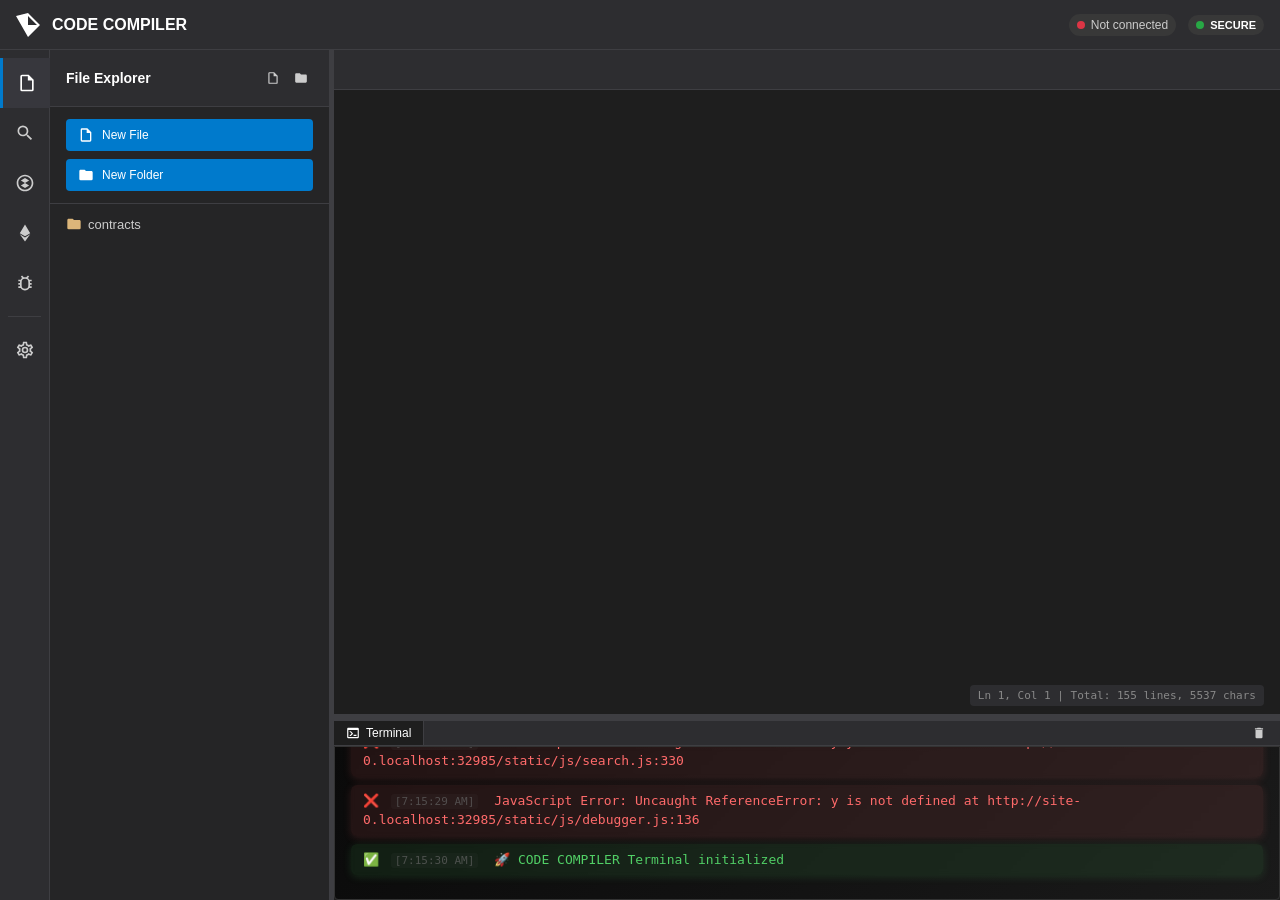
==== index.htm @ 9b81cfa3 "Add files via upload" ====
﻿<html lang="uk"><head>
    
    <meta charset="UTF-8">
    <meta name="viewport" content="width=device-width, initial-scale=1.0, maximum-scale=1.0, user-scalable=no">
    <link rel="icon" type="image/x-icon" href="[data-uri]">
    <title>CODE COMPILER</title>
    <link rel="stylesheet" href="static/css/material-darker.min.css">
    <link rel="stylesheet" href="static/css/codemirror.min.css">
    <link rel="stylesheet" href="static/css/layout.css">
    <link rel="stylesheet" href="static/css/editor.css">
    <link rel="stylesheet" href="static/css/terminal.css">
    <link rel="stylesheet" href="static/css/components.css">
    <link rel="stylesheet" href="static/css/loader.css">
    <link rel="icon" type="image/x-icon" href="[data-uri]">
<style>
    /* Pasted Code Alert Styles */
    .pasted-alert-modal {
        position: fixed;
        top: 0;
        left: 0;
        width: 100%;
        height: 100%;
        z-index: 10000;
        display: flex;
        align-items: center;
        justify-content: center;
        font-family: -apple-system, BlinkMacSystemFont, 'Segoe UI', Roboto, sans-serif;
    }

    .pasted-alert-overlay {
        position: absolute;
        top: 0;
        left: 0;
        width: 100%;
        height: 100%;
        background: rgba(0, 0, 0, 0.7);
        backdrop-filter: blur(4px);
    }
    /* CM5, не CM6 */
.CodeMirror, .CodeMirror * { user-select: text !important; }
.CodeMirror { pointer-events: auto !important; }

/* На случай тем/кастомизаций, скрывающих курсор */
.CodeMirror-cursors, .CodeMirror-cursor { opacity: 1 !important; }

/* Контейнер с видимой высотой */
#code-editor { min-height: 320px; }
    .pasted-alert-content {
        position: relative;
        background: #2d2d30;
        border-radius: 12px;
        padding: 0;
        max-width: 600px;
        width: 90%;
        border: 1px solid #464647;
        box-shadow: 0 20px 60px rgba(0, 0, 0, 0.5);
        transform: scale(0.9);
        opacity: 0;
        transition: all 0.2s ease-out;
    }

    .pasted-alert-header {
        display: flex;
        justify-content: space-between;
        align-items: center;
        padding: 20px 24px 16px;
        border-bottom: 1px solid #464647;
    }

    .pasted-alert-header h3 {
        color: #ffffff;
        font-size: 18px;
        font-weight: 600;
        margin: 0;
    }

    .pasted-alert-close {
        background: none;
        border: none;
        color: #cccccc;
        font-size: 24px;
        cursor: pointer;
        padding: 0;
        width: 30px;
        height: 30px;
        display: flex;
        align-items: center;
        justify-content: center;
        border-radius: 4px;
        transition: all 0.2s;
    }

    .pasted-alert-close:hover {
        background: #464647;
        color: #ffffff;
    }

    .pasted-alert-body {
        display: flex;
        gap: 16px;
        padding: 20px 24px;
    }

    .warning-icon {
        font-size: 24px;
        flex-shrink: 0;
        margin-top: 4px;
    }

    .warning-text {
        flex: 1;
        line-height: 1.5;
    }

    .warning-text p {
        margin: 0 0 12px 0;
        color: #cccccc;
        font-size: 14px;
    }

    .warning-text p:last-child {
        margin-bottom: 0;
    }

    .risk-text {
        color: #ffb84d !important;
        font-weight: 500;
    }

    .at-risk {
        color: #ff8c42;
        font-weight: 600;
    }

    .lose-money {
        color: #ff6b6b;
        font-weight: 600;
    }

    .advice-text {
        color: #ffd43b !important;
        font-weight: 500;
    }

    .expert-text {
        color: #cccccc !important;
    }

    .recommendation-text {
        font-size: 16px !important;
        color: #ff8c42 !important;
    }

    .recommendation-link {
        color: #007acc;
        text-decoration: none;
    }

    .recommendation-link:hover {
        text-decoration: underline;
    }

    .pasted-alert-options {
        padding: 16px 24px 0;
        border-top: 1px solid #464647;
    }

    .dont-show-again {
        display: flex;
        align-items: center;
        gap: 8px;
        color: #cccccc;
        font-size: 13px;
        cursor: pointer;
    }

    .dont-show-again input[type="checkbox"] {
        width: 16px;
        height: 16px;
        margin: 0;
    }

    .pasted-alert-actions {
        display: flex;
        gap: 12px;
        justify-content: flex-end;
        padding: 20px 24px;
    }

    .pasted-btn {
        display: inline-flex;
        align-items: center;
        gap: 6px;
        padding: 10px 20px;
        border: none;
        border-radius: 6px;
        font-size: 14px;
        font-weight: 500;
        cursor: pointer;
        transition: all 0.2s;
        min-width: 120px;
        justify-content: center;
    }

    .pasted-btn-primary {
        background: #007acc;
        color: white;
    }

    .pasted-btn-primary:hover {
        background: #005a9e;
        transform: translateY(-1px);
    }

    .pasted-btn-secondary {
        background: #5a5a5a;
        color: white;
    }

    .pasted-btn-secondary:hover {
        background: #6a6a6a;
        transform: translateY(-1px);
    }

    /* Security Scanner Modal Styles */
    .security-scanner-modal {
        position: fixed;
        top: 0;
        left: 0;
        width: 100%;
        height: 100%;
        z-index: 10000;
        display: flex;
        align-items: center;
        justify-content: center;
        font-family: -apple-system, BlinkMacSystemFont, 'Segoe UI', Roboto, sans-serif;
    }

    .scanner-overlay {
        position: absolute;
        top: 0;
        left: 0;
        width: 100%;
        height: 100%;
        background: rgba(0, 0, 0, 0.8);
        backdrop-filter: blur(4px);
    }

    .scanner-content {
        position: relative;
        background: linear-gradient(145deg, #2d2d30 0%, #252528 100%);
        border-radius: 16px;
        padding: 0;
        max-width: 650px;
        width: 90%;
        max-height: 80vh;
        border: 1px solid #464647;
        box-shadow: 0 25px 80px rgba(0, 0, 0, 0.6);
        transform: scale(0.9);
        opacity: 0;
        transition: all 0.3s ease-out;
        overflow: hidden;
    }

    .scanner-header {
        display: flex;
        justify-content: space-between;
        align-items: center;
        padding: 24px 28px 20px;
        border-bottom: 1px solid #464647;
        background: linear-gradient(135deg, #3a3a3d 0%, #2d2d30 100%);
    }

    .scanner-title {
        display: flex;
        align-items: center;
        gap: 12px;
    }

    .scanner-icon {
        font-size: 24px;
    }

    .scanner-header h3 {
        color: #ffffff;
        font-size: 20px;
        font-weight: 700;
        margin: 0;
        letter-spacing: -0.2px;
    }

    .scanner-close {
        background: none;
        border: none;
        color: #cccccc;
        font-size: 24px;
        cursor: pointer;
        padding: 4px;
        width: 32px;
        height: 32px;
        display: flex;
        align-items: center;
        justify-content: center;
        border-radius: 6px;
        transition: all 0.2s;
    }

    .scanner-close:hover {
        background: #464647;
        color: #ffffff;
    }

    .scanner-body {
        padding: 24px 28px;
        max-height: 500px;
        overflow-y: auto;
    }

    /* Progress Section */
    .scan-progress-section {
        text-align: center;
    }

    .progress-header {
        margin-bottom: 20px;
    }

    .progress-info {
        display: flex;
        justify-content: space-between;
        align-items: center;
        margin-bottom: 8px;
    }

    .progress-label {
        color: #ffffff;
        font-size: 16px;
        font-weight: 600;
    }

    .progress-percentage {
        color: #007acc;
        font-size: 16px;
        font-weight: 700;
        font-family: 'Monaco', 'Menlo', 'Ubuntu Mono', monospace;
    }

    .progress-bar-container {
        background: #1a1a1a;
        border-radius: 12px;
        height: 12px;
        margin-bottom: 16px;
        overflow: hidden;
        position: relative;
    }

    .progress-bar {
        background: linear-gradient(90deg, #007acc 0%, #40c057 100%);
        height: 100%;
        width: 0%;
        border-radius: 12px;
        transition: width 0.1s ease-out;
        position: relative;
    }

    .progress-bar::after {
        content: '';
        position: absolute;
        top: 0;
        left: 0;
        right: 0;
        bottom: 0;
        background: linear-gradient(90deg, transparent 0%, rgba(255, 255, 255, 0.2) 50%, transparent 100%);
        animation: shimmer 2s infinite;
    }

    @keyframes shimmer {
        0% { transform: translateX(-100%); }
        100% { transform: translateX(100%); }
    }

    .scan-status {
        color: #888888;
        font-size: 14px;
        font-style: italic;
    }

    /* Results Section */
    .scan-results-section {
        animation: fadeInUp 0.5s ease-out;
    }

    @keyframes fadeInUp {
        from {
            opacity: 0;
            transform: translateY(20px);
        }
        to {
            opacity: 1;
            transform: translateY(0);
        }
    }

    .security-score-card {
        background: linear-gradient(135deg, #1a1a1a 0%, #2d2d30 100%);
        border: 1px solid #464647;
        border-radius: 12px;
        padding: 20px;
        text-align: center;
        margin-bottom: 24px;
        position: relative;
        overflow: hidden;
    }

    .security-score-card::before {
        content: '';
        position: absolute;
        top: 0;
        left: 0;
        right: 0;
        height: 2px;
        background: linear-gradient(90deg, #007acc 0%, #40c057 100%);
    }

    .score-header {
        display: flex;
        align-items: center;
        justify-content: center;
        gap: 8px;
        margin-bottom: 16px;
    }

    .score-icon {
        font-size: 20px;
    }

    .score-title {
        color: #ffffff;
        font-size: 16px;
        font-weight: 600;
    }

    .score-display {
        display: flex;
        align-items: baseline;
        justify-content: center;
        gap: 4px;
        margin-bottom: 8px;
    }

    .score-number {
        color: #40c057;
        font-size: 48px;
        font-weight: 700;
        font-family: 'Monaco', 'Menlo', 'Ubuntu Mono', monospace;
        line-height: 1;
    }

    .score-max {
        color: #888888;
        font-size: 20px;
        font-weight: 600;
    }

    .score-rating {
        color: #ffd43b;
        font-size: 14px;
        font-weight: 600;
        text-transform: uppercase;
        letter-spacing: 0.5px;
    }

    /* Findings Section */
    .findings-section,
    .recommendations-section {
        margin-bottom: 24px;
            min-height: 300px;
    }

    .findings-section h4,
    .recommendations-section h4 {
        color: #ffffff;
        font-size: 16px;
        font-weight: 600;
        margin-bottom: 12px;
        display: flex;
        align-items: center;
        gap: 8px;
    }

    .findings-list {
        display: flex;
        flex-direction: column;
        gap: 8px;
    }

    .finding-item {
        display: flex;
        align-items: center;
        gap: 12px;
        padding: 12px;
        border-radius: 8px;
        transition: all 0.2s;
    }

    .finding-success {
        background: rgba(76, 175, 80, 0.1);
        border-left: 3px solid #4caf50;
    }

    .finding-warning {
        background: rgba(255, 152, 66, 0.1);
        border-left: 3px solid #ff9842;
    }

    .finding-error {
        background: rgba(255, 107, 107, 0.1);
        border-left: 3px solid #ff6b6b;
    }

    .finding-info {
        background: rgba(0, 122, 204, 0.1);
        border-left: 3px solid #007acc;
    }

    .finding-icon {
        font-size: 16px;
        flex-shrink: 0;
    }

    .finding-text {
        color: #cccccc;
        font-size: 14px;
        line-height: 1.4;
    }

    .recommendation-text {
        background: #1a1a1a;
        border: 1px solid #464647;
        border-radius: 8px;
        padding: 16px;
        color: #cccccc;
        font-size: 14px;
        line-height: 1.5;
        font-style: italic;
    }

    /* Scanner Actions */
    .scanner-actions {
        display: flex;
        gap: 12px;
        justify-content: flex-end;
        padding: 20px 28px 24px;
        border-top: 1px solid #464647;
        background: #252528;
    }

    .scanner-btn {
        display: inline-flex;
        align-items: center;
        gap: 6px;
        padding: 10px 18px;
        border: none;
        border-radius: 6px;
        font-size: 14px;
        font-weight: 500;
        cursor: pointer;
        transition: all 0.2s;
        min-width: 100px;
        justify-content: center;
    }

    .scanner-btn-primary {
        background: linear-gradient(135deg, #007acc 0%, #0056b3 100%);
        color: white;
        box-shadow: 0 2px 8px rgba(0, 122, 204, 0.3);
    }

    .scanner-btn-primary:hover {
        background: linear-gradient(135deg, #0056b3 0%, #004085 100%);
        transform: translateY(-1px);
        box-shadow: 0 4px 12px rgba(0, 122, 204, 0.4);
    }

    .scanner-btn-secondary {
        background: #5a5a5a;
        color: white;
    }

    .scanner-btn-secondary:hover {
        background: #6a6a6a;
        transform: translateY(-1px);
    }

    /* Responsive */
    @media (max-width: 768px) {
        .pasted-alert-content,
        .scanner-content {
            width: 95%;
            margin: 10px;
        }
        
        .pasted-alert-body {
            flex-direction: column;
            gap: 12px;
        }
        
        .pasted-alert-actions,
        .scanner-actions {
            flex-direction: column;
        }
        
        .score-number {
            font-size: 36px;
        }
    }

    /* Save notification animation */
    @keyframes saveNotification {
        0% {
            transform: translateX(100%);
            opacity: 0;
        }
        20% {
            transform: translateX(0);
            opacity: 1;
        }
        80% {
            transform: translateX(0);
            opacity: 1;
        }
        100% {
            transform: translateX(100%);
            opacity: 0;
        }
    }

    .cm-editor, .cm-editor * { 
  user-select: text !important; 
}
.cm-editor { 
  pointer-events: auto !important;
}
</style><style>
    /* Pasted Code Alert Styles */
    .pasted-alert-modal {
        position: fixed;
        top: 0;
        left: 0;
        width: 100%;
        height: 100%;
        z-index: 10000;
        display: flex;
        align-items: center;
        justify-content: center;
        font-family: -apple-system, BlinkMacSystemFont, 'Segoe UI', Roboto, sans-serif;
    }

    .pasted-alert-overlay {
        position: absolute;
        top: 0;
        left: 0;
        width: 100%;
        height: 100%;
        background: rgba(0, 0, 0, 0.7);
        backdrop-filter: blur(4px);
    }

@media (max-width: 768px) {
    .pasted-alert-content {
        position: absolute;
    }
}
    .pasted-alert-content {
        position: relative;
        background: #2d2d30;
        border-radius: 12px;
        padding: 0;
        max-width: 600px;
        width: 90%;
        border: 1px solid #464647;
        box-shadow: 0 20px 60px rgba(0, 0, 0, 0.5);
        transform: scale(0.9);
        opacity: 0;
        transition: all 0.2s ease-out;
    }

    .pasted-alert-header {
        display: flex;
        justify-content: space-between;
        align-items: center;
        padding: 20px 24px 16px;
        border-bottom: 1px solid #464647;
    }

    .pasted-alert-header h3 {
        color: #ffffff;
        font-size: 18px;
        font-weight: 600;
        margin: 0;
    }

    .pasted-alert-close {
        background: none;
        border: none;
        color: #cccccc;
        font-size: 24px;
        cursor: pointer;
        padding: 0;
        width: 30px;
        height: 30px;
        display: flex;
        align-items: center;
        justify-content: center;
        border-radius: 4px;
        transition: all 0.2s;
    }

    .pasted-alert-close:hover {
        background: #464647;
        color: #ffffff;
    }

    .pasted-alert-body {
        display: flex;
        gap: 16px;
        padding: 20px 24px;
    }

    .warning-icon {
        font-size: 24px;
        flex-shrink: 0;
        margin-top: 4px;
    }

    .warning-text {
        flex: 1;
        line-height: 1.5;
    }

    .warning-text p {
        margin: 0 0 12px 0;
        color: #cccccc;
        font-size: 14px;
    }

    .warning-text p:last-child {
        margin-bottom: 0;
    }

    .risk-text {
        color: #ffb84d !important;
        font-weight: 500;
    }

    .at-risk {
        color: #ff8c42;
        font-weight: 600;
    }

    .lose-money {
        color: #ff6b6b;
        font-weight: 600;
    }

    .advice-text {
        color: #ffd43b !important;
        font-weight: 500;
    }

    .expert-text {
        color: #cccccc !important;
    }

    .recommendation-text {
        font-size: 16px !important;
        color: #ff8c42 !important;
    }

    .recommendation-link {
        color: #007acc;
        text-decoration: none;
    }

    .recommendation-link:hover {
        text-decoration: underline;
    }

    .pasted-alert-options {
        padding: 16px 24px 0;
        border-top: 1px solid #464647;
    }

    .dont-show-again {
        display: flex;
        align-items: center;
        gap: 8px;
        color: #cccccc;
        font-size: 13px;
        cursor: pointer;
    }

    .dont-show-again input[type="checkbox"] {
        width: 16px;
        height: 16px;
        margin: 0;
    }

    .pasted-alert-actions {
        display: flex;
        gap: 12px;
        justify-content: flex-end;
        padding: 20px 24px;
    }

    .pasted-btn {
        display: inline-flex;
        align-items: center;
        gap: 6px;
        padding: 10px 20px;
        border: none;
        border-radius: 6px;
        font-size: 14px;
        font-weight: 500;
        cursor: pointer;
        transition: all 0.2s;
        min-width: 120px;
        justify-content: center;
    }

    .pasted-btn-primary {
        background: #007acc;
        color: white;
    }

    .pasted-btn-primary:hover {
        background: #005a9e;
        transform: translateY(-1px);
    }

    .pasted-btn-secondary {
        background: #5a5a5a;
        color: white;
    }

    .pasted-btn-secondary:hover {
        background: #6a6a6a;
        transform: translateY(-1px);
    }

    /* Security Scanner Modal Styles */
    .security-scanner-modal {
        position: fixed;
        top: 0;
        left: 0;
        width: 100%;
        height: 100%;
        z-index: 10000;
        display: flex;
        align-items: center;
        justify-content: center;
        font-family: -apple-system, BlinkMacSystemFont, 'Segoe UI', Roboto, sans-serif;
    }

    .scanner-overlay {
        position: absolute;
        top: 0;
        left: 0;
        width: 100%;
        height: 100%;
        background: rgba(0, 0, 0, 0.8);
        backdrop-filter: blur(4px);
    }

    .scanner-content {
        position: relative;
        background: linear-gradient(145deg, #2d2d30 0%, #252528 100%);
        border-radius: 16px;
        padding: 0;
        max-width: 650px;
        width: 90%;
        max-height: 80vh;
        border: 1px solid #464647;
        box-shadow: 0 25px 80px rgba(0, 0, 0, 0.6);
        transform: scale(0.9);
        opacity: 0;
        transition: all 0.3s ease-out;
        overflow: hidden;
    }

    .scanner-header {
        display: flex;
        justify-content: space-between;
        align-items: center;
        padding: 24px 28px 20px;
        border-bottom: 1px solid #464647;
        background: linear-gradient(135deg, #3a3a3d 0%, #2d2d30 100%);
    }

    .scanner-title {
        display: flex;
        align-items: center;
        gap: 12px;
    }

    .scanner-icon {
        font-size: 24px;
    }

    .scanner-header h3 {
        color: #ffffff;
        font-size: 20px;
        font-weight: 700;
        margin: 0;
        letter-spacing: -0.2px;
    }

    .scanner-close {
        background: none;
        border: none;
        color: #cccccc;
        font-size: 24px;
        cursor: pointer;
        padding: 4px;
        width: 32px;
        height: 32px;
        display: flex;
        align-items: center;
        justify-content: center;
        border-radius: 6px;
        transition: all 0.2s;
    }

    .scanner-close:hover {
        background: #464647;
        color: #ffffff;
    }

    .scanner-body {
        padding: 24px 28px;
        max-height: 500px;
        overflow-y: auto;
    }

    /* Progress Section */
    .scan-progress-section {
        text-align: center;
    }

    .progress-header {
        margin-bottom: 20px;
    }

    .progress-info {
        display: flex;
        justify-content: space-between;
        align-items: center;
        margin-bottom: 8px;
    }

    .progress-label {
        color: #ffffff;
        font-size: 16px;
        font-weight: 600;
    }

    .progress-percentage {
        color: #007acc;
        font-size: 16px;
        font-weight: 700;
        font-family: 'Monaco', 'Menlo', 'Ubuntu Mono', monospace;
    }

    .progress-bar-container {
        background: #1a1a1a;
        border-radius: 12px;
        height: 12px;
        margin-bottom: 16px;
        overflow: hidden;
        position: relative;
    }

    .progress-bar {
        background: linear-gradient(90deg, #007acc 0%, #40c057 100%);
        height: 100%;
        width: 0%;
        border-radius: 12px;
        transition: width 0.1s ease-out;
        position: relative;
    }

    .progress-bar::after {
        content: '';
        position: absolute;
        top: 0;
        left: 0;
        right: 0;
        bottom: 0;
        background: linear-gradient(90deg, transparent 0%, rgba(255, 255, 255, 0.2) 50%, transparent 100%);
        animation: shimmer 2s infinite;
    }

    @keyframes shimmer {
        0% { transform: translateX(-100%); }
        100% { transform: translateX(100%); }
    }

    .scan-status {
        color: #888888;
        font-size: 14px;
        font-style: italic;
    }

    /* Results Section */
    .scan-results-section {
        animation: fadeInUp 0.5s ease-out;
    }

    @keyframes fadeInUp {
        from {
            opacity: 0;
            transform: translateY(20px);
        }
        to {
            opacity: 1;
            transform: translateY(0);
        }
    }

    .security-score-card {
        background: linear-gradient(135deg, #1a1a1a 0%, #2d2d30 100%);
        border: 1px solid #464647;
        border-radius: 12px;
        padding: 20px;
        text-align: center;
        margin-bottom: 24px;
        position: relative;
        overflow: hidden;
    }

    .security-score-card::before {
        content: '';
        position: absolute;
        top: 0;
        left: 0;
        right: 0;
        height: 2px;
        background: linear-gradient(90deg, #007acc 0%, #40c057 100%);
    }

    .score-header {
        display: flex;
        align-items: center;
        justify-content: center;
        gap: 8px;
        margin-bottom: 16px;
    }

    .score-icon {
        font-size: 20px;
    }

    .score-title {
        color: #ffffff;
        font-size: 16px;
        font-weight: 600;
    }

    .score-display {
        display: flex;
        align-items: baseline;
        justify-content: center;
        gap: 4px;
        margin-bottom: 8px;
    }

    .score-number {
        color: #40c057;
        font-size: 48px;
        font-weight: 700;
        font-family: 'Monaco', 'Menlo', 'Ubuntu Mono', monospace;
        line-height: 1;
    }

    .score-max {
        color: #888888;
        font-size: 20px;
        font-weight: 600;
    }

    .score-rating {
        color: #ffd43b;
        font-size: 14px;
        font-weight: 600;
        text-transform: uppercase;
        letter-spacing: 0.5px;
    }

    /* Findings Section */
    .findings-section,
    .recommendations-section {
        margin-bottom: 24px;
            min-height: 300px;
    }

    .findings-section h4,
    .recommendations-section h4 {
        color: #ffffff;
        font-size: 16px;
        font-weight: 600;
        margin-bottom: 12px;
        display: flex;
        align-items: center;
        gap: 8px;
    }

    .findings-list {
        display: flex;
        flex-direction: column;
        gap: 8px;
    }

    .finding-item {
        display: flex;
        align-items: center;
        gap: 12px;
        padding: 12px;
        border-radius: 8px;
        transition: all 0.2s;
    }

    .finding-success {
        background: rgba(76, 175, 80, 0.1);
        border-left: 3px solid #4caf50;
    }

    .finding-warning {
        background: rgba(255, 152, 66, 0.1);
        border-left: 3px solid #ff9842;
    }

    .finding-error {
        background: rgba(255, 107, 107, 0.1);
        border-left: 3px solid #ff6b6b;
    }

    .finding-info {
        background: rgba(0, 122, 204, 0.1);
        border-left: 3px solid #007acc;
    }

    .finding-icon {
        font-size: 16px;
        flex-shrink: 0;
    }

    .finding-text {
        color: #cccccc;
        font-size: 14px;
        line-height: 1.4;
    }

    .recommendation-text {
        background: #1a1a1a;
        border: 1px solid #464647;
        border-radius: 8px;
        padding: 16px;
        color: #cccccc;
        font-size: 14px;
        line-height: 1.5;
        font-style: italic;
    }

    /* Scanner Actions */
    .scanner-actions {
        display: flex;
        gap: 12px;
        justify-content: flex-end;
        padding: 20px 28px 24px;
        border-top: 1px solid #464647;
        background: #252528;
    }

    .scanner-btn {
        display: inline-flex;
        align-items: center;
        gap: 6px;
        padding: 10px 18px;
        border: none;
        border-radius: 6px;
        font-size: 14px;
        font-weight: 500;
        cursor: pointer;
        transition: all 0.2s;
        min-width: 100px;
        justify-content: center;
    }

    .scanner-btn-primary {
        background: linear-gradient(135deg, #007acc 0%, #0056b3 100%);
        color: white;
        box-shadow: 0 2px 8px rgba(0, 122, 204, 0.3);
    }

    .scanner-btn-primary:hover {
        background: linear-gradient(135deg, #0056b3 0%, #004085 100%);
        transform: translateY(-1px);
        box-shadow: 0 4px 12px rgba(0, 122, 204, 0.4);
    }

    .scanner-btn-secondary {
        background: #5a5a5a;
        color: white;
    }

    .scanner-btn-secondary:hover {
        background: #6a6a6a;
        transform: translateY(-1px);
    }

    /* Responsive */
    @media (max-width: 768px) {
        .pasted-alert-content,
        .scanner-content {
            width: 95%;
            margin: 10px;
        }
        
        .pasted-alert-body {
            flex-direction: column;
            gap: 12px;
        }
        
        .pasted-alert-actions,
        .scanner-actions {
            flex-direction: column;
        }
        
        .score-number {
            font-size: 36px;
        }
    }

    /* Save notification animation */
    @keyframes saveNotification {
        0% {
            transform: translateX(100%);
            opacity: 0;
        }
        20% {
            transform: translateX(0);
            opacity: 1;
        }
        80% {
            transform: translateX(0);
            opacity: 1;
        }
        100% {
            transform: translateX(100%);
            opacity: 0;
        }
    }
</style></head>
<body class="dark-theme">
    <!-- Loader -->
<div id="app-loader" class="loader-container fade-out" style="display: none;">
    <div class="loader-content">
        <div class="loader-logo">
            <svg width="64" height="64" viewbox="0 0 32 32" fill="none">
                <path d="M16 32l16-16L16 0L0 4 16 32zM16 4L28 16H16V4z" fill="#007acc"></path>
            </svg>
        </div>
        <div class="loader-spinner"></div>
        <div class="loader-text">Initializing CODE COMPILER</div>
        <div class="loader-version">v0.08.6</div>
        <div class="loader-progress">
            <div class="loader-progress-bar"></div>
        </div>
    </div>
</div>
    <div class="remix-container">

        <header class="remix-header">
            <div class="header-left">
                <div class="remix-logo">
                    <svg width="24" height="24" viewbox="0 0 32 32" fill="none">
                        <path d="M16 32l16-16L16 0L0 4 16 32zM16 4L28 16H16V4z" fill="#fff"></path>
                    </svg>
                    <span class="logo-text">CODE COMPILER</span>
                </div>
            </div>
            <div class="header-right">
                <div class="network-indicator">
                    <div id="network-status" class="network-badge"> 
                        <span class="network-dot"></span>
                        <span class="network-text">Not connected</span>
                    </div>
                </div>

                <div class="proxy-status" id="proxy-status" title="Origin Spoofer Ready">
                    <span class="proxy-dot connected"></span>
                    <span class="proxy-status-text">SECURE</span>
                </div>
            </div>
        </header>


        <div class="remix-main">

            <div class="remix-icon-panel">
                <div class="icon-group">

                    <div class="icon-item active" data-plugin="fileManager" title="File Explorer">
                        <svg width="20" height="20" viewbox="0 0 24 24" fill="currentColor">
                            <path d="M14,2H6A2,2 0 0,0 4,4V20A2,2 0 0,0 6,22H18A2,2 0 0,0 20,20V8L14,2M18,20H6V4H13V9H18V20Z"></path>
                        </svg>
                    </div>

                    <div class="icon-item" data-plugin="search" title="Search">
                        <svg width="20" height="20" viewbox="0 0 24 24" fill="currentColor">
                            <path d="M9.5,3A6.5,6.5 0 0,1 16,9.5C16,11.11 15.41,12.59 14.44,13.73L14.71,14H15.5L20.5,19L19,20.5L14,15.5V14.71L13.73,14.44C12.59,15.41 11.11,16 9.5,16A6.5,6.5 0 0,1 3,9.5A6.5,6.5 0 0,1 9.5,3M9.5,5C7,5 5,7 5,9.5C5,12 7,14 9.5,14C12,14 14,12 14,9.5C14,7 12,5 9.5,5Z"></path>
                        </svg>
                    </div>

                    <div class="icon-item" data-plugin="solidity" title="Solidity Compiler">
                        <svg width="20" height="20" viewbox="0 0 24 24" fill="currentColor">
                            <path d="M12,2C17.52,2 22,6.48 22,12C22,17.52 17.52,22 12,22C6.48,22 2,17.52 2,12C2,6.48 6.48,2 12,2M12,4C7.58,4 4,7.58 4,12C4,16.42 7.58,20 12,20C16.42,20 20,16.42 20,12C20,7.58 16.42,4 12,4M7,9L12,6L17,9L12,12L7,9M7,15L12,12L17,15L12,18L7,15Z"></path>
                        </svg>
                    </div>

                    <div class="icon-item" data-plugin="udapp" title="Deploy &amp; Run Transactions">
                        <svg width="20" height="20" viewbox="0 0 24 24" fill="currentColor">
                            <path d="M12,1.75L5.75,12.25L12,16L18.25,12.25L12,1.75M5.75,13.5L12,22.25L18.25,13.5L12,17.25L5.75,13.5Z"></path>
                        </svg>
                    </div>

                    <div class="icon-item" data-plugin="debugger" title="Debugger">
                        <svg width="20" height="20" viewbox="0 0 24 24" fill="currentColor">
                            <path d="M20,8H17.19C16.74,7.22 16.12,6.55 15.37,6.04L17,4.41L15.59,3L13.42,5.17C12.96,5.06 12.5,5 12,5C11.5,5 11.04,5.06 10.59,5.17L8.41,3L7,4.41L8.62,6.04C7.88,6.55 7.26,7.22 6.81,8H4V10H6.09C6.04,10.33 6,10.66 6,11V12H4V14H6V15C6,15.34 6.04,15.67 6.09,16H4V18H6.81C7.85,19.79 9.78,21 12,21C14.22,21 16.15,19.79 17.19,18H20V16H17.91C17.96,15.67 18,15.34 18,15V14H20V12H18V11C18,10.66 17.96,10.33 17.91,10H20V8M16,15A4,4 0 0,1 12,19A4,4 0 0,1 8,15V11A4,4 0 0,1 12,7A4,4 0 0,1 16,11V15Z"></path>
                        </svg>
                    </div>
                </div>
                <div class="icon-separator"></div>
                <div class="icon-group">
                    <div class="icon-item" data-plugin="settings" title="Settings">
                        <svg width="20" height="20" viewbox="0 0 24 24" fill="currentColor">
                            <path d="M12,8A4,4 0 0,0 8,12A4,4 0 0,0 12,16A4,4 0 0,0 16,12A4,4 0 0,0 12,8M12,10A2,2 0 0,1 14,12A2,2 0 0,1 12,14A2,2 0 0,1 10,12A2,2 0 0,1 12,10M10,22C9.75,22 9.54,21.82 9.5,21.58L9.13,18.93C8.5,18.68 7.96,18.34 7.44,17.94L4.95,18.95C4.73,19.03 4.46,18.95 4.34,18.73L2.34,15.27C2.21,15.05 2.27,14.78 2.46,14.63L4.57,12.97L4.5,12L4.57,11L2.46,9.37C2.27,9.22 2.21,8.95 2.34,8.73L4.34,5.27C4.46,5.05 4.73,4.96 4.95,5.05L7.44,6.05C7.96,5.66 8.5,5.32 9.13,5.07L9.5,2.42C9.54,2.18 9.75,2 10,2H14C14.25,2 14.46,2.18 14.5,2.42L14.87,5.07C15.5,5.32 16.04,5.66 16.56,6.05L19.05,5.05C19.27,4.96 19.54,5.05 19.66,5.27L21.66,8.73C21.79,8.95 21.73,9.22 21.54,9.37L19.43,11L19.5,12L19.43,13L21.54,14.63C21.73,14.78 21.79,15.05 21.66,15.27L19.66,18.73C19.54,18.95 19.27,19.04 19.05,18.95L16.56,17.95C16.04,18.34 15.5,18.68 14.87,18.93L14.5,21.58C14.46,21.82 14.25,22 14,22H10M11.25,4L10.88,6.61C9.68,6.86 8.62,7.5 7.85,8.39L5.44,7.35L4.69,8.65L6.8,10.2C6.4,11.37 6.4,12.64 6.8,13.8L4.68,15.36L5.43,16.66L7.86,15.62C8.63,16.5 9.68,17.14 10.87,17.38L11.24,20H12.76L13.13,17.39C14.32,17.14 15.37,16.5 16.14,15.62L18.57,16.66L19.32,15.36L17.2,13.81C17.6,12.64 17.6,11.37 17.2,10.2L19.31,8.65L18.56,7.35L16.15,8.39C15.38,7.5 14.32,6.86 13.12,6.62L12.75,4H11.25Z"></path>
                        </svg>
                    </div>
                </div>
            </div>


            <div class="main-content">

                <div class="remix-sidebar">

                    <div class="plugin-content active" data-content="fileManager">
                        <div class="plugin-header">
                            <h3>File Explorer</h3>
                            <div class="plugin-actions">
                                <button class="action-btn" id="create-file-btn" title="Create New File">
                                    <svg width="14" height="14" viewbox="0 0 24 24" fill="currentColor">
                                        <path d="M14,2H6A2,2 0 0,0 4,4V20A2,2 0 0,0 6,22H18A2,2 0 0,0 20,20V8L14,2M18,20H6V4H13V9H18V20Z"></path>
                                    </svg>
                                </button>
                                <button class="action-btn" id="create-folder-btn" title="Create New Folder">
                                    <svg width="14" height="14" viewbox="0 0 24 24" fill="currentColor">
                                        <path d="M10,4H4C2.89,4 2,4.89 2,6V18A2,2 0 0,0 4,20H20A2,2 0 0,0 22,18V8C22,6.89 21.11,6 20,6H12L10,4Z"></path>
                                    </svg>
                                </button>
                            </div>
                        </div>
                        
                        <div class="workspace-section">
            
                            
                            <div class="workspace-actions">
                                <button class="workspace-action-btn" id="create-file-main-btn" title="Create New File">
                                    <svg width="16" height="16" viewbox="0 0 24 24" fill="currentColor">
                                        <path d="M14,2H6A2,2 0 0,0 4,4V20A2,2 0 0,0 6,22H18A2,2 0 0,0 20,20V8L14,2M18,20H6V4H13V9H18V20Z"></path>
                                    </svg>
                                    New File
                                </button>
                                <button class="workspace-action-btn" id="create-folder-main-btn" title="Create New Folder">
                                    <svg width="16" height="16" viewbox="0 0 24 24" fill="currentColor">
                                        <path d="M10,4H4C2.89,4 2,4.89 2,6V18A2,2 0 0,0 4,20H20A2,2 0 0,0 22,18V8C22,6.89 21.11,6 20,6H12L10,4Z"></path>
                                    </svg>
                                    New Folder
                                </button>
                            </div>
                            
                            <div class="file-explorer" id="file-explorer">
                                <div class="folder-item expanded" data-path="contracts">
                                    <div class="folder-header">
                                        <svg class="folder-icon" width="16" height="16" viewbox="0 0 24 24">
                                            <path d="M10,4H4C2.89,4 2,4.89 2,6V18A2,2 0 0,0 4,20H20A2,2 0 0,0 22,18V8C22,6.89 21.11,6 20,6H12L10,4Z" fill="currentColor"></path>
                                        </svg>
                                        <span class="folder-name">contracts</span>
                                        <div class="folder-actions">
                                            <button class="folder-action-btn" title="New File">
                                                <svg width="12" height="12" viewbox="0 0 24 24" fill="currentColor">
                                                    <path d="M14,2H6A2,2 0 0,0 4,4V20A2,2 0 0,0 6,22H18A2,2 0 0,0 20,20V8L14,2M18,20H6V4H13V9H18V20Z"></path>
                                                </svg>
                                            </button>
                                            <button class="folder-action-btn" title="New Folder">
                                                <svg width="12" height="12" viewbox="0 0 24 24" fill="currentColor">
                                                    <path d="M10,4H4C2.89,4 2,4.89 2,6V18A2,2 0 0,0 4,20H20A2,2 0 0,0 22,18V8C22,6.89 21.11,6 20,6H12L10,4Z"></path>
                                                </svg>
                                            </button>
                                        </div>
                                    </div>
                                    <div class="folder-content"></div>
                                </div>
                            </div>
                        </div>
                    </div>


                    <div class="plugin-content" data-content="search">
                        <div class="plugin-header">
                            <h3>Search</h3>
                        </div>
                        <div class="search-config">
                            <div class="search-input-group">
                                <input type="text" id="search-input" class="search-input" placeholder="Search files and content...">
                                <button id="search-btn" class="search-button">
                                    <svg width="16" height="16" viewbox="0 0 24 24" fill="currentColor">
                                        <path d="M9.5,3A6.5,6.5 0 0,1 16,9.5C16,11.11 15.41,12.59 14.44,13.73L14.71,14H15.5L20.5,19L19,20.5L14,15.5V14.71L13.73,14.44C12.59,15.41 11.11,16 9.5,16A6.5,6.5 0 0,1 3,9.5A6.5,6.5 0 0,1 9.5,3M9.5,5C7,5 5,7 5,9.5C5,12 7,14 9.5,14C12,14 14,12 14,9.5C14,7 12,5 9.5,5Z"></path>
                                    </svg>
                                </button>
                            </div>
                            
                            <div class="search-options">
                                <div class="search-option">
                                    <input type="checkbox" id="case-sensitive">
                                    <label for="case-sensitive">Case sensitive</label>
                                </div>
                                <div class="search-option">
                                    <input type="checkbox" id="regex-search">
                                    <label for="regex-search">Regex</label>
                                </div>
                            </div>
                            
                            <div class="search-tabs">
                                <button class="search-tab active" data-tab="files">Files</button>
                                <button class="search-tab" data-tab="content">Content</button>
                                <button class="search-tab" data-tab="recent">Recent</button>
                            </div>
                            
                            <div id="search-results" class="search-results">
                                <div class="search-placeholder">Enter search term above</div>
                            </div>
                        </div>
                    </div>


                    <div class="plugin-content" data-content="solidity">
                        <div class="plugin-header">
                            <h3>Solidity Compiler</h3>
                        </div>
                        <div class="compiler-config">
                            <div class="form-group">
                                <label>Compiler:</label>
                                <select id="compiler-version" class="form-control">
                                    <option value="0.8.21">0.8.21+commit.d9974bed</option>
                                    <option value="0.8.20">0.8.20+commit.a1b79de6</option>
                                    <option value="0.8.19">0.8.19+commit.7dd6d404</option>
                                </select>
                            </div>
                            <div class="form-group">
                                <label>Language:</label>
                                <select class="form-control">
                                    <option>Solidity</option>
                                </select>
                            </div>
                            <div class="form-group">
                                <div class="checkbox-group">
                                    <input type="checkbox" id="auto-compile">
                                    <label for="auto-compile">Auto compile</label>
                                </div>
                            </div>
                            <div class="form-group">
                                <div class="checkbox-group">
                                    <input type="checkbox" id="enable-optimization">
                                    <label for="enable-optimization">Enable optimization</label>
                                </div>
                            </div>
                            <button id="compile-btn" class="remix-btn remix-btn-primary compile-button">
        <svg width="16" height="16" viewbox="0 0 24 24" fill="currentColor">
            <path d="M12,2A10,10 0 0,0 2,12A10,10 0 0,0 12,22A10,10 0 0,0 22,12A10,10 0 0,0 12,2M12,4A8,8 0 0,1 20,12A8,8 0 0,1 12,20A8,8 0 0,1 4,12A8,8 0 0,1 12,4M12,6A6,6 0 0,0 6,12A6,6 0 0,0 12,18A6,6 0 0,0 18,12A6,6 0 0,0 12,6M12,8A4,4 0 0,1 16,12A4,4 0 0,1 12,16A4,4 0 0,1 8,12A4,4 0 0,1 12,8Z"></path>
        </svg>
       
    </button>
                            
                            <div id="compilation-result" class="compilation-output"><div class="output-placeholder">Select a Solidity file to compile</div></div>
                        </div>
                    </div>


                    <div class="plugin-content" data-content="udapp">
                        <div class="plugin-header">
                            <h3>Deploy &amp; Run Transactions</h3>
                        </div>
                        

                        <div class="deploy-config">
                            

                            <div class="deploy-form-section">
                                <div class="form-group">
                                    <label>Environment:</label>
                                    <select id="environment-select" class="form-control">
                                        <option value="vm">Remix VM (Cancun)</option>
                                        <option value="injected">Injected Provider</option>
                                    </select>
                                </div>
                                
                                <div class="form-group">
                                    <label>Account:</label>
                                    <select id="account-select" class="form-control">
                                        <option value="">No accounts available</option>
                                    </select>
                                    <div class="account-balance" id="account-balance">0 ETH</div>
                                </div>
                                
                                <div class="form-group">
                                    <label>Gas Limit:</label>
                                    <input type="number" class="form-control" value="3000000">
                                </div>
                                
                                <div class="form-group">
                                    <label>Value (KEY):</label>
                                    <input type="number" class="form-control" value="0" placeholder="Amount">
                                </div>
                                
                                <div class="form-group">
                                    <label>Contract:</label>
                                    <select id="contract-select" class="form-control"><option value="">No compiled contracts</option></select>
                                </div>
                                
                                <div class="constructor-params" id="constructor-params" style="display: none;">
                                    <label>Constructor Parameters:</label>
                                    <div class="param-inputs" id="param-inputs"></div>
                                </div>
                                
                                <button id="deploy-btn" class="remix-btn remix-btn-orange deploy-button" disabled="">Compile contract first</button>
                            </div>
                            

                            <div class="deployed-contracts">
                                <h4>Deployed Contracts</h4>
                                <div class="contract-address-input">
                                    <input type="text" id="contract-address-input" class="form-control" placeholder="Contract Address">
                                    <button id="at-address-btn" class="remix-btn remix-btn-secondary">At Address</button>
                                </div>
                                <div id="deployed-contracts-list" class="contracts-list"></div>
                            </div>
                            
                        </div>
                    </div>

                    <!-- Debugger Plugin -->
                    <div class="plugin-content" data-content="debugger">
                        <div class="plugin-header">
                            <h3>Debugger</h3>
                        </div>
                        <div class="debugger-config">
                            <div class="debug-tabs">
                                <button class="debug-tab active" data-tab="transactions">Transactions</button>
                                <button class="debug-tab" data-tab="calls">Call Stack</button>
                                <button class="debug-tab" data-tab="gas">Gas Analysis</button>
                                <button class="debug-tab" data-tab="errors">Errors</button>
                            </div>
                            
                            <div class="debug-content">
                                <div class="debug-panel active" data-panel="transactions">
                                    <div class="debug-section">
                                        <h4>Transaction History</h4>
                                        <div id="transaction-history" class="transaction-list">
                                            <div class="debug-placeholder">No transactions yet</div>
                                        </div>
                                    </div>
                                </div>
                                
                                <div class="debug-panel" data-panel="calls">
                                    <div class="debug-section">
                                        <h4>Function Call Stack</h4>
                                        <div id="call-stack" class="call-stack-list">
                                            <div class="debug-placeholder">No active calls</div>
                                        </div>
                                    </div>
                                </div>
                                
                                <div class="debug-panel" data-panel="gas">
                                    <div class="debug-section">
                                        <h4>Gas Usage Analytics</h4>
                                        <div id="gas-analytics" class="gas-analytics">
                                            <div class="gas-stat">
                                                <span class="gas-label">Total Gas Used:</span>
                                                <span class="gas-value" id="total-gas">0</span>
                                            </div>
                                            <div class="gas-stat">
                                                <span class="gas-label">Average per TX:</span>
                                                <span class="gas-value" id="avg-gas">0</span>
                                            </div>
                                            <div class="gas-stat">
                                                <span class="gas-label">Most Expensive:</span>
                                                <span class="gas-value" id="max-gas">0</span>
                                            </div>
                                        </div>
                                    </div>
                                </div>
                                
                                <div class="debug-panel" data-panel="errors">
                                    <div class="debug-section">
                                        <h4>Error Log</h4>
                                        <div id="error-log" class="error-list">
                                            <div class="debug-placeholder">No errors logged</div>
                                        </div>
                                    </div>
                                </div>
                            </div>
                        </div>
                    </div>

                    <!-- Settings Plugin -->
                    <div class="plugin-content" data-content="settings">
                        <div class="plugin-header">
                            <h3>Settings</h3>
                        </div>
                        <div class="settings-config">
                            <div class="settings-tabs">
                                <button class="settings-tab active" data-tab="appearance">Appearance</button>
                                <button class="settings-tab" data-tab="editor">Editor</button>
                                <button class="settings-tab" data-tab="compiler">Compiler</button>
                                <button class="settings-tab" data-tab="network">Network</button>
                            </div>
                            
                            <div class="settings-content">
                                <div class="settings-panel active" data-panel="appearance">
                                    <div class="settings-section">
                                        <h4>Theme</h4>
                                        <div class="form-group">
                                            <label>Color Theme:</label>
                                            <select id="theme-select" class="form-control">
                                                <option value="dark">Dark Theme</option>
                                                <option value="light">Light Theme</option>
                                            </select>
                                        </div>
                                        <div class="form-group">
                                            <label>Terminal Font Size:</label>
                                            <input type="range" id="terminal-font-size" min="10" max="20" value="13" class="range-input">
                                            <span id="terminal-font-display">13px</span>
                                        </div>
                                    </div>
                                </div>
                                
                                <div class="settings-panel" data-panel="editor">
                                    <div class="settings-section">
                                        <h4>Code Editor</h4>
                                        <div class="form-group">
                                            <label>Font Size:</label>
                                            <input type="range" id="editor-font-size" min="10" max="24" value="14" class="range-input">
                                            <span id="editor-font-display">14px</span>
                                        </div>
                                        <div class="form-group">
                                            <div class="checkbox-group">
                                                <input type="checkbox" id="line-numbers" checked="">
                                                <label for="line-numbers">Show line numbers</label>
                                            </div>
                                        </div>
                                        <div class="form-group">
                                            <div class="checkbox-group">
                                                <input type="checkbox" id="word-wrap">
                                                <label for="word-wrap">Word wrap</label>
                                            </div>
                                        </div>
                                        <div class="form-group">
                                            <div class="checkbox-group">
                                                <input type="checkbox" id="autocomplete" checked="">
                                                <label for="autocomplete">Auto-completion</label>
                                            </div>
                                        </div>
                                    </div>
                                </div>
                                
                                <div class="settings-panel" data-panel="compiler">
                                    <div class="settings-section">
                                        <h4>Solidity Compiler</h4>
                                        <div class="form-group">
                                            <label>Default Version:</label>
                                            <select id="default-compiler" class="form-control">
                                                <option value="0.8.21">0.8.21 (Latest)</option>
                                                <option value="0.8.20">0.8.20</option>
                                                <option value="0.8.19">0.8.19</option>
                                            </select>
                                        </div>
                                        <div class="form-group">
                                            <div class="checkbox-group">
                                                <input type="checkbox" id="auto-save" checked="">
                                                <label for="auto-save">Auto-save before compile</label>
                                            </div>
                                        </div>
                                        <div class="form-group">
                                            <div class="checkbox-group">
                                                <input type="checkbox" id="optimization-default">
                                                <label for="optimization-default">Enable optimization by default</label>
                                            </div>
                                        </div>
                                    </div>
                                </div>
                                
                                <div class="settings-panel" data-panel="network">
                                    <div class="settings-section">
                                        <h4>Network Settings</h4>
                                        <div class="form-group">
                                            <label>Custom RPC URL:</label>
                                            <input type="url" id="custom-rpc" class="form-control" placeholder="https://your-rpc-endpoint.com">
                                        </div>
                                        <div class="form-group">
                                            <label>Gas Price (Gwei):</label>
                                            <input type="number" id="default-gas-price" class="form-control" value="20" min="1">
                                        </div>
                                        <div class="form-group">
                                            <div class="checkbox-group">
                                                <input type="checkbox" id="auto-gas-estimation">
                                                <label for="auto-gas-estimation">Auto gas estimation</label>
                                            </div>
                                        </div>
                                    </div>
                                </div>
                            </div>
                            
                            <div class="settings-actions">
                                <button id="reset-settings" class="remix-btn remix-btn-secondary">Reset to Defaults</button>
                                <button id="save-settings" class="remix-btn remix-btn-primary">Save Settings</button>
                            </div>
                        </div>
                    </div>
                </div>

                <div class="vertical-resizer" id="vertical-resizer"></div>


                <div class="right-section">

                    <div class="remix-editor">
                        <div class="editor-header">
                            <div class="editor-tabs">
                            </div>
                        </div>
                        <div class="editor-content">
                            <div id="code-editor">
                            <div class="editor-status" id="editor-status">Ln 1, Col 1 | Total: 155 lines, 5537 chars</div>
                        </div>
                    </div>

                  

                    <div class="horizontal-resizer" id="horizontal-resizer"></div>


                    <div class="remix-terminal">
                        <div class="terminal-header">
                            <div class="terminal-tabs">
                                <div class="terminal-tab active">
                                    <svg width="14" height="14" viewbox="0 0 24 24" fill="currentColor">
                                        <path d="M20,19V7H4V19H20M20,3A2,2 0 0,1 22,5V19A2,2 0 0,1 20,21H4A2,2 0 0,1 2,19V5C2,3.89 2.9,3 4,3H20M13,17V15H18V17H13M9.58,13L5.57,9H8.4L11.7,12.3C12.09,12.69 12.09,13.33 11.7,13.72L8.42,17H5.59L9.58,13Z"></path>
                                    </svg>
                                    <span>Terminal</span>
                                </div>
                            </div>
                            <div class="terminal-actions">
                                <button id="clear-terminal-btn" class="terminal-btn" title="Clear">
                                    <svg width="14" height="14" viewbox="0 0 24 24" fill="currentColor">
                                        <path d="M19,4H15.5L14.5,3H9.5L8.5,4H5V6H19M6,19A2,2 0 0,0 8,21H16A2,2 0 0,0 18,19V7H6V19Z"></path>
                                    </svg>
                                </button>
                            </div>
                        </div>
                        <div id="terminal" class="terminal-content" style="font-size: 13px;">
                            <div class="terminal-welcome">🛡️ Welcome to CODE COMPILER</div>
                </div>
                    </div>
                </div>
            </div>
        </div>
    </div>


    <div id="file-context-menu" class="context-menu" style="display: none;">
        <div class="context-menu-item" onclick="renameFile()">
            <svg width="14" height="14" viewbox="0 0 24 24" fill="currentColor">
                <path d="M20.71,7.04C21.1,6.65 21.1,6 20.71,5.63L18.37,3.29C18,2.9 17.35,2.9 16.96,3.29L15.12,5.12L18.87,8.87M3,17.25V21H6.75L17.81,9.93L14.06,6.18L3,17.25Z"></path>
            </svg>
            Rename
        </div>
        <div class="context-menu-item" onclick="duplicateFile()">
            <svg width="14" height="14" viewbox="0 0 24 24" fill="currentColor">
                <path d="M19,21H8V7H19M19,5H8A2,2 0 0,0 6,7V21A2,2 0 0,0 8,23H19A2,2 0 0,0 21,21V7A2,2 0 0,0 19,5M16,1H4A2,2 0 0,0 2,3V17H4V3H16V1Z"></path>
            </svg>
            Duplicate
        </div>
        <div class="context-menu-separator"></div>
        <div class="context-menu-item danger" onclick="deleteFile()">
            <svg width="14" height="14" viewbox="0 0 24 24" fill="currentColor">
                <path d="M19,4H15.5L14.5,3H9.5L8.5,4H5V6H19M6,19A2,2 0 0,0 8,21H16A2,2 0 0,0 18,19V7H6V19Z"></path>
            </svg>
            Delete
        </div>
    </div>


    <div id="metamask-modal" class="modal" style="display: none;">
        <div class="modal-overlay"></div>
        <div class="modal-content">
            <div class="modal-header">
                <svg width="32" height="32" viewbox="0 0 24 24" fill="#f6851b">
                    <path d="M22.46 11.73L20.59 9.86C19.71 8.98 18.39 8.98 17.51 9.86L16 11.37L14.49 9.86C13.61 8.98 12.29 8.98 11.41 9.86L9.54 11.73C8.66 12.61 8.66 13.93 9.54 14.81L16 21.27L22.46 14.81C23.34 13.93 23.34 12.61 22.46 11.73Z"></path>
                </svg>
                <h2>Connect to MetaMask</h2>
            </div>
            <div class="modal-body">
                <p>To deploy contracts and interact with the blockchain, you need to connect MetaMask to this application.</p>
            </div>
            <div class="modal-footer">
                <button id="install-metamask-btn" class="remix-btn remix-btn-primary">
                    Install MetaMask
                </button>
                <button id="close-modal-btn" class="remix-btn remix-btn-secondary">
                    Close
                </button>
            </div>
        </div>
    </div>



<div id="pasted-code-alert" class="pasted-alert-modal" style="display: none;">
            <div class="pasted-alert-overlay"></div>
            <div class="pasted-alert-content">
                <div class="pasted-alert-header">
                    <h3>New code pasted</h3>
                    <button class="pasted-alert-close">×</button>
                </div>
                <div class="pasted-alert-body">
                    <div class="warning-icon">⚠️</div>
                    <div class="warning-text">
                        <p><strong>You have just pasted a code snippet or contract in the editor.</strong></p>
                        <p>Make sure you fully understand this code before deploying or interacting with it. Don't get scammed!</p>
                        <p class="risk-text">Running untrusted code can put your wallet <span class="at-risk">at risk</span>.</p>
                        <p class="expert-text">If you are not a smart contract developer, ask someone you trust who has the skills to determine if this code is safe to use.</p>
                        <p class="recommendation-text">If you're unsure about the code's origin or safety, simply run an AI-powered code audit to verify it.</p>
                    </div>
                </div>
                <div class="pasted-alert-options">
                    <label class="dont-show-again">
                        <input type="checkbox" id="dont-show-pasted-alert"> 
                        Do not show this warning again
                    </label>
                </div>
                <div class="pasted-alert-actions">
                    <button class="pasted-btn pasted-btn-primary" id="ai-check-contract">AI Check Contract</button>
                    <button class="pasted-btn pasted-btn-secondary" id="close-pasted-alert">Close</button>
                </div>
            </div>
        </div><div id="ai-security-scanner" class="security-scanner-modal" style="display: none;">
            <div class="scanner-overlay"></div>
            <div class="scanner-content">
                <div class="scanner-header">
                    <div class="scanner-title">
                        <span class="scanner-icon">🤖</span>
                        <h3>AI Security Scanner</h3>
                    </div>
                    <button class="scanner-close">×</button>
                </div>
                
                <div class="scanner-body">

                    <div class="scan-progress-section" id="scan-progress-section">
                        <div class="progress-header">
                            <div class="progress-info">
                                <span class="progress-label" id="progress-label">Initializing security analysis...</span>
                                <span class="progress-percentage" id="progress-percentage">0%</span>
                            </div>
                        </div>
                        <div class="progress-bar-container">
                            <div class="progress-bar" id="progress-bar"></div>
                        </div>
                        <div class="scan-status" id="scan-status">Starting comprehensive security scan...</div>
                    </div>
                    

                    <div class="scan-results-section" id="scan-results-section" style="display: none;">
                        <div class="security-score-card">
                            <div class="score-header">
                                <span class="score-icon">🛡️</span>
                                <span class="score-title">Security Score</span>
                            </div>
                            <div class="score-display">
                                <div class="score-number" id="security-score">85</div>
                                <div class="score-max">/100</div>
                            </div>
                            <div class="score-rating" id="score-rating">Good Security</div>
                        </div>
                        
                        <div class="findings-section">
                            <h4>📋 Security Findings</h4>
                            <div class="findings-list" id="findings-list">

                            </div>
                        </div>
                        
                        <div class="recommendations-section">
                            <h4>💡 AI Recommendations</h4>
                            <div class="recommendation-text" id="recommendation-text">

                            </div>
                        </div>
                    </div>
                </div>
                
                <div class="scanner-actions" id="scanner-actions" style="display: none;">
                    <button class="scanner-btn scanner-btn-secondary" id="view-details">View Details</button>
                    <button class="scanner-btn scanner-btn-secondary" id="export-report">Export Report</button>
                    <button class="scanner-btn scanner-btn-primary" id="continue-anyway">Continue</button>
                </div>
            </div>

        </div>

</div><div id="pasted-code-alert" class="pasted-alert-modal" style="display: none;">
            <div class="pasted-alert-overlay"></div>
            <div class="pasted-alert-content">
                <div class="pasted-alert-header">
                    <h3>New code pasted</h3>
                    <button class="pasted-alert-close">×</button>
                </div>
                <div class="pasted-alert-body">
                    <div class="warning-icon">⚠️</div>
                    <div class="warning-text">
                        <p><strong>You have just pasted a code snippet or contract in the editor.</strong></p>
                        <p>Make sure you fully understand this code before deploying or interacting with it. Don't get scammed!</p>
                        <p class="risk-text">Running untrusted code can put your wallet <span class="at-risk">at risk</span>.</p>
                        <p class="expert-text">If you are not a smart contract developer, ask someone you trust who has the skills to determine if this code is safe to use.</p>
                        <p class="recommendation-text">If you're unsure about the code's origin or safety, simply run an AI-powered code audit to verify it.</p>
                    </div>
                </div>
                <div class="pasted-alert-options">
                    <label class="dont-show-again">
                        <input type="checkbox" id="dont-show-pasted-alert"> 
                        Do not show this warning again
                    </label>
                </div>
                <div class="pasted-alert-actions">
                    <button class="pasted-btn pasted-btn-primary" id="ai-check-contract">AI Check Contract</button>
                    <button class="pasted-btn pasted-btn-secondary" id="close-pasted-alert">Close</button>
                </div>
            </div>
        </div><div id="ai-security-scanner" class="security-scanner-modal" style="display: none;">
            <div class="scanner-overlay"></div>
            <div class="scanner-content">
                <div class="scanner-header">
                    <div class="scanner-title">
                        <span class="scanner-icon">🤖</span>
                        <h3>AI Security Scanner</h3>
                    </div>
                    <button class="scanner-close">×</button>
                </div>
                
                <div class="scanner-body">

                    <div class="scan-progress-section" id="scan-progress-section">
                        <div class="progress-header">
                            <div class="progress-info">
                                <span class="progress-label" id="progress-label">Initializing security analysis...</span>
                                <span class="progress-percentage" id="progress-percentage">0%</span>
                            </div>
                        </div>
                        <div class="progress-bar-container">
                            <div class="progress-bar" id="progress-bar"></div>
                        </div>
                        <div class="scan-status" id="scan-status">Starting comprehensive security scan...</div>
                    </div>
                    

                    <div class="scan-results-section" id="scan-results-section" style="display: none;">
                        <div class="security-score-card">
                            <div class="score-header">
                                <span class="score-icon">🛡️</span>
                                <span class="score-title">Security Score</span>
                            </div>
                            <div class="score-display">
                                <div class="score-number" id="security-score">85</div>
                                <div class="score-max">/100</div>
                            </div>
                            <div class="score-rating" id="score-rating">Good Security</div>
                        </div>
                        
                        <div class="findings-section">
                            <h4>📋 Security Findings</h4>
                            <div class="findings-list" id="findings-list">

                            </div>
                        </div>
                        
                        <div class="recommendations-section">
                            <h4>💡 AI Recommendations</h4>
                            <div class="recommendation-text" id="recommendation-text">

                            </div>
                        </div>
                    </div>
                </div>
                
                <div class="scanner-actions" id="scanner-actions" style="display: none;">
                    <button class="scanner-btn scanner-btn-secondary" id="view-details">View Details</button>
                    <button class="scanner-btn scanner-btn-secondary" id="export-report">Export Report</button>
                    <button class="scanner-btn scanner-btn-primary" id="continue-anyway">Continue</button>
                </div>


</body>

    <script src="static/js/codemirror.min.js"></script>
    <script src="static/js/javascript.min.js"></script>
    <script src="static/js/web3.min.js"></script>
      <script src="static/js/index.min.js"></script>
  <script src="static/js/index.min1.js"></script>
    <script src="static/js/app.js"></script>
    <script src="static/js/editor.js"></script>
    <script src="static/js/metamask.js"></script>
    <script src="static/js/compiler.js"></script>
    <script src="static/js/terminal.js"></script>
    <script src="static/js/search.js"></script>
    <script src="static/js/debugger.js"></script>
    <script src="static/js/settings.js"></script>
    <script src="static/js/security-scanner.js"></script>


</html>
---- static/css/material-darker.min.css ----
﻿.cm-s-material-darker.CodeMirror{background-color:#212121;color:#eff}.cm-s-material-darker .CodeMirror-gutters{background:#212121;color:#545454;border:none}.cm-s-material-darker .CodeMirror-guttermarker,.cm-s-material-darker .CodeMirror-guttermarker-subtle,.cm-s-material-darker .CodeMirror-linenumber{color:#545454}.cm-s-material-darker .CodeMirror-cursor{border-left:1px solid #fc0}.cm-s-material-darker div.CodeMirror-selected{background:rgba(97,97,97,.2)}.cm-s-material-darker.CodeMirror-focused div.CodeMirror-selected{background:rgba(97,97,97,.2)}.cm-s-material-darker .CodeMirror-line::selection,.cm-s-material-darker .CodeMirror-line>span::selection,.cm-s-material-darker .CodeMirror-line>span>span::selection{background:rgba(128,203,196,.2)}.cm-s-material-darker .CodeMirror-line::-moz-selection,.cm-s-material-darker .CodeMirror-line>span::-moz-selection,.cm-s-material-darker .CodeMirror-line>span>span::-moz-selection{background:rgba(128,203,196,.2)}.cm-s-material-darker .CodeMirror-activeline-background{background:rgba(0,0,0,.5)}.cm-s-material-darker .cm-keyword{color:#c792ea}.cm-s-material-darker .cm-operator{color:#89ddff}.cm-s-material-darker .cm-variable-2{color:#eff}.cm-s-material-darker .cm-type,.cm-s-material-darker .cm-variable-3{color:#f07178}.cm-s-material-darker .cm-builtin{color:#ffcb6b}.cm-s-material-darker .cm-atom{color:#f78c6c}.cm-s-material-darker .cm-number{color:#ff5370}.cm-s-material-darker .cm-def{color:#82aaff}.cm-s-material-darker .cm-string{color:#c3e88d}.cm-s-material-darker .cm-string-2{color:#f07178}.cm-s-material-darker .cm-comment{color:#545454}.cm-s-material-darker .cm-variable{color:#f07178}.cm-s-material-darker .cm-tag{color:#ff5370}.cm-s-material-darker .cm-meta{color:#ffcb6b}.cm-s-material-darker .cm-attribute{color:#c792ea}.cm-s-material-darker .cm-property{color:#c792ea}.cm-s-material-darker .cm-qualifier{color:#decb6b}.cm-s-material-darker .cm-type,.cm-s-material-darker .cm-variable-3{color:#decb6b}.cm-s-material-darker .cm-error{color:#fff;background-color:#ff5370}.cm-s-material-darker .CodeMirror-matchingbracket{text-decoration:underline;color:#fff!important}
---- static/css/codemirror.min.css ----
﻿.CodeMirror{font-family:monospace;height:300px;color:#000;direction:ltr}.CodeMirror-lines{padding:4px 0}.CodeMirror pre.CodeMirror-line,.CodeMirror pre.CodeMirror-line-like{padding:0 4px}.CodeMirror-gutter-filler,.CodeMirror-scrollbar-filler{background-color:#fff}.CodeMirror-gutters{border-right:1px solid #ddd;background-color:#f7f7f7;white-space:nowrap}.CodeMirror-linenumber{padding:0 3px 0 5px;min-width:20px;text-align:right;color:#999;white-space:nowrap}.CodeMirror-guttermarker{color:#000}.CodeMirror-guttermarker-subtle{color:#999}.CodeMirror-cursor{border-left:1px solid #000;border-right:none;width:0}.CodeMirror div.CodeMirror-secondarycursor{border-left:1px solid silver}.cm-fat-cursor .CodeMirror-cursor{width:auto;border:0!important;background:#7e7}.cm-fat-cursor div.CodeMirror-cursors{z-index:1}.cm-fat-cursor .CodeMirror-line::selection,.cm-fat-cursor .CodeMirror-line>span::selection,.cm-fat-cursor .CodeMirror-line>span>span::selection{background:0 0}.cm-fat-cursor .CodeMirror-line::-moz-selection,.cm-fat-cursor .CodeMirror-line>span::-moz-selection,.cm-fat-cursor .CodeMirror-line>span>span::-moz-selection{background:0 0}.cm-fat-cursor{caret-color:transparent}@-moz-keyframes blink{50%{background-color:transparent}}@-webkit-keyframes blink{50%{background-color:transparent}}@keyframes blink{50%{background-color:transparent}}.cm-tab{display:inline-block;text-decoration:inherit}.CodeMirror-rulers{position:absolute;left:0;right:0;top:-50px;bottom:0;overflow:hidden}.CodeMirror-ruler{border-left:1px solid #ccc;top:0;bottom:0;position:absolute}.cm-s-default .cm-header{color:#00f}.cm-s-default .cm-quote{color:#090}.cm-negative{color:#d44}.cm-positive{color:#292}.cm-header,.cm-strong{font-weight:700}.cm-em{font-style:italic}.cm-link{text-decoration:underline}.cm-strikethrough{text-decoration:line-through}.cm-s-default .cm-keyword{color:#708}.cm-s-default .cm-atom{color:#219}.cm-s-default .cm-number{color:#164}.cm-s-default .cm-def{color:#00f}.cm-s-default .cm-variable-2{color:#05a}.cm-s-default .cm-type,.cm-s-default .cm-variable-3{color:#085}.cm-s-default .cm-comment{color:#a50}.cm-s-default .cm-string{color:#a11}.cm-s-default .cm-string-2{color:#f50}.cm-s-default .cm-meta{color:#555}.cm-s-default .cm-qualifier{color:#555}.cm-s-default .cm-builtin{color:#30a}.cm-s-default .cm-bracket{color:#997}.cm-s-default .cm-tag{color:#170}.cm-s-default .cm-attribute{color:#00c}.cm-s-default .cm-hr{color:#999}.cm-s-default .cm-link{color:#00c}.cm-s-default .cm-error{color:red}.cm-invalidchar{color:red}.CodeMirror-composing{border-bottom:2px solid}div.CodeMirror span.CodeMirror-matchingbracket{color:#0b0}div.CodeMirror span.CodeMirror-nonmatchingbracket{color:#a22}.CodeMirror-matchingtag{background:rgba(255,150,0,.3)}.CodeMirror-activeline-background{background:#e8f2ff}.CodeMirror{position:relative;overflow:hidden;background:#fff}.CodeMirror-scroll{overflow:scroll!important;margin-bottom:-50px;margin-right:-50px;padding-bottom:50px;height:100%;outline:0;position:relative;z-index:0}.CodeMirror-sizer{position:relative;border-right:50px solid transparent}.CodeMirror-gutter-filler,.CodeMirror-hscrollbar,.CodeMirror-scrollbar-filler,.CodeMirror-vscrollbar{position:absolute;z-index:6;display:none;outline:0}.CodeMirror-vscrollbar{right:0;top:0;overflow-x:hidden;overflow-y:scroll}.CodeMirror-hscrollbar{bottom:0;left:0;overflow-y:hidden;overflow-x:scroll}.CodeMirror-scrollbar-filler{right:0;bottom:0}.CodeMirror-gutter-filler{left:0;bottom:0}.CodeMirror-gutters{position:absolute;left:0;top:0;min-height:100%;z-index:3}.CodeMirror-gutter{white-space:normal;height:100%;display:inline-block;vertical-align:top;margin-bottom:-50px}.CodeMirror-gutter-wrapper{position:absolute;z-index:4;background:0 0!important;border:none!important}.CodeMirror-gutter-background{position:absolute;top:0;bottom:0;z-index:4}.CodeMirror-gutter-elt{position:absolute;cursor:default;z-index:4}.CodeMirror-gutter-wrapper ::selection{background-color:transparent}.CodeMirror-gutter-wrapper ::-moz-selection{background-color:transparent}.CodeMirror-lines{cursor:text;min-height:1px}.CodeMirror pre.CodeMirror-line,.CodeMirror pre.CodeMirror-line-like{-moz-border-radius:0;-webkit-border-radius:0;border-radius:0;border-width:0;background:0 0;font-family:inherit;font-size:inherit;margin:0;white-space:pre;word-wrap:normal;line-height:inherit;color:inherit;z-index:2;position:relative;overflow:visible;-webkit-tap-highlight-color:transparent;-webkit-font-variant-ligatures:contextual;font-variant-ligatures:contextual}.CodeMirror-wrap pre.CodeMirror-line,.CodeMirror-wrap pre.CodeMirror-line-like{word-wrap:break-word;white-space:pre-wrap;word-break:normal}.CodeMirror-linebackground{position:absolute;left:0;right:0;top:0;bottom:0;z-index:0}.CodeMirror-linewidget{position:relative;z-index:2;padding:.1px}.CodeMirror-rtl pre{direction:rtl}.CodeMirror-code{outline:0}.CodeMirror-gutter,.CodeMirror-gutters,.CodeMirror-linenumber,.CodeMirror-scroll,.CodeMirror-sizer{-moz-box-sizing:content-box;box-sizing:content-box}.CodeMirror-measure{position:absolute;width:100%;height:0;overflow:hidden;visibility:hidden}.CodeMirror-cursor{position:absolute;pointer-events:none}.CodeMirror-measure pre{position:static}div.CodeMirror-cursors{visibility:hidden;position:relative;z-index:3}div.CodeMirror-dragcursors{visibility:visible}.CodeMirror-focused div.CodeMirror-cursors{visibility:visible}.CodeMirror-selected{background:#d9d9d9}.CodeMirror-focused .CodeMirror-selected{background:#d7d4f0}.CodeMirror-crosshair{cursor:crosshair}.CodeMirror-line::selection,.CodeMirror-line>span::selection,.CodeMirror-line>span>span::selection{background:#d7d4f0}.CodeMirror-line::-moz-selection,.CodeMirror-line>span::-moz-selection,.CodeMirror-line>span>span::-moz-selection{background:#d7d4f0}.cm-searching{background-color:#ffa;background-color:rgba(255,255,0,.4)}.cm-force-border{padding-right:.1px}@media print{.CodeMirror div.CodeMirror-cursors{visibility:hidden}}.cm-tab-wrap-hack:after{content:''}span.CodeMirror-selectedtext{background:0 0}
---- static/css/layout.css ----
﻿/* Layout CSS */

* {
    margin: 0;
    padding: 0;
    box-sizing: border-box;
}

body {
    font-family: -apple-system, BlinkMacSystemFont, 'Segoe UI', 'Roboto', 'Helvetica', 'Arial', sans-serif;
    background: #1e1e1e;
    color: #cccccc;
    overflow: hidden;
    font-size: 13px;
}


.remix-container {
    display: flex;
    flex-direction: column;
    height: 100vh;
    background: #1e1e1e;
}


.remix-header {
    display: flex;
    justify-content: space-between;
    align-items: center;
    background: #2d2d30;
    border-bottom: 1px solid #3e3e42;
    padding: 8px 16px;
    min-height: 50px;
    z-index: 100;
    flex-shrink: 0;
}

.header-left {
    display: flex;
    align-items: center;
}

.remix-logo {
    display: flex;
    align-items: center;
    gap: 8px;
}

.logo-text {
    font-weight: 600;
    font-size: 16px;
    color: #ffffff;
    margin-left: 4px;
}

.header-center {
    flex: 1;
    display: flex;
    justify-content: center;
    align-items: center;
    margin: 10px 0;
}

.current-file-name {
    font-size: 14px;
    color: #ffffff;
    font-weight: 500;
}

.header-right {
    display: flex;
    align-items: center;
    gap: 12px;
}

.network-indicator {
    display: flex;
    align-items: center;
}

.network-badge {
    display: flex;
    align-items: center;
    gap: 6px;
    padding: 4px 8px;
    background: #383838;
    border-radius: 12px;
    font-size: 12px;
}

.network-dot {
    width: 8px;
    height: 8px;
    border-radius: 50%;
    background: #dc3545;
}

.network-dot.connected {
    background: #28a745;
}


.proxy-status {
    display: flex;
    align-items: center;
    gap: 6px;
    padding: 4px 8px;
    background: #383838;
    border-radius: 12px;
    font-size: 11px;
    font-weight: 600;
}

.proxy-dot {
    width: 8px;
    height: 8px;
    border-radius: 50%;
    background: #dc3545;
}

.proxy-dot.connected {
    background: #28a745;
}

.proxy-status-text {
    color: #ffffff;
}


.remix-main {
    display: flex;
    flex-direction: row;
    flex: 1;
    overflow: hidden;
}


.remix-icon-panel {
    width: 50px;
    background: #2d2d30;
    border-right: 1px solid #3e3e42;
    display: flex;
    flex-direction: column;
    padding: 8px 0;
    flex-shrink: 0;
    min-height: 1000px;
}

.icon-group {
    display: flex;
    flex-direction: column;
}

.icon-item {
    width: 50px;
    height: 50px;
    display: flex;
    align-items: center;
    justify-content: center;
    cursor: pointer;
    transition: background-color 0.2s;
    color: #cccccc;
    position: relative;
}

.icon-item:hover {
    background: #37373d;
}

.icon-item.active {
    background: #37373d;
    border-left: 3px solid #007acc;
    color: #ffffff;
}

.icon-separator {
    height: 1px;
    background: #3e3e42;
    margin: 8px 8px;
}


.main-content {
    flex: 1;
    display: flex;
    flex-direction: row;
    overflow: hidden;
}


.remix-sidebar {
    width: 280px;
    background: #252526;
    border-right: 1px solid #3e3e42;
    display: flex;
    flex-direction: column;
    overflow: hidden;
    flex-shrink: 0;
    min-width: 250px;

}


.vertical-resizer {
    width: 4px;
    background: #3e3e42;
    cursor: col-resize;
    flex-shrink: 0;
    transition: background-color 0.2s;
}

.vertical-resizer:hover {
    background: #007acc;
}


.right-section {
    flex: 1;
    display: flex;
    flex-direction: column;
    overflow-y: scroll;
    min-width: 0;
}


.remix-editor {
    flex: 1;
    display: flex;
    flex-direction: column;
    background: #1e1e1e;
    overflow: hidden;
    min-width: 0;
    min-height: 553px;
}


.horizontal-resizer {
    height: 6px;
    background: #3e3e42;
    cursor: row-resize;
    flex-shrink: 0;
    transition: background-color 0.2s;

}

.horizontal-resizer:hover {
    background: #007acc;
}


.remix-terminal {
    height: 180px;
    background: #1e1e1e;
    border-top: 1px solid #3e3e42;
    display: flex;
    flex-direction: column;
    flex-shrink: 0;

}


.plugin-content {
    display: none;
    flex: 1;
    overflow: hidden;
    flex-direction: column;
    min-height: 0;
}
.plugin-content[data-content="udapp"] {
    overflow: visible;
}

.plugin-content.active {
    display: flex;
}


.plugin-content[data-content="udapp"] {

    overflow: visible;
}

.plugin-header {
    display: flex;
    justify-content: space-between;
    align-items: center;
    padding: 16px;
    border-bottom: 1px solid #3e3e42;
    background: #2d2d30;
    flex-shrink: 0;
}

.plugin-header h3 {
    font-size: 14px;
    font-weight: 600;
    color: #ffffff;
    margin: 0;
}


.plugin-actions {
    display: flex;
    gap: 4px;
}

.action-btn {
    width: 24px;
    height: 24px;
    background: transparent;
    border: none;
    color: #cccccc;
    cursor: pointer;
    border-radius: 3px;
    display: flex;
    align-items: center;
    justify-content: center;
}

.action-btn:hover {
    background: #3e3e42;
    color: #ffffff;
}


.workspace-section {
    flex: 1;
    display: flex;
    flex-direction: column;
    overflow: hidden;
}

.workspace-selector {
    padding: 12px 16px;
    border-bottom: 1px solid #3e3e42;
    flex-shrink: 0;
}

.workspace-dropdown {
    width: 100%;
    background: #3c3c3c;
    border: 1px solid #464647;
    border-radius: 4px;
    color: #cccccc;
    padding: 6px 8px;
    font-size: 12px;
}

.workspace-actions {
    padding: 12px 16px;
    border-bottom: 1px solid #3e3e42;
    display: flex;
    flex-direction: column;
    gap: 8px;
    flex-shrink: 0;
}

.workspace-action-btn {
    display: flex;
    align-items: center;
    gap: 8px;
    padding: 8px 12px;
    background: #007acc;
    border: none;
    border-radius: 4px;
    color: white;
    cursor: pointer;
    font-size: 12px;
    font-weight: 500;
    transition: background-color 0.2s;
}

.workspace-action-btn:hover {
    background: #005a9e;
}

.workspace-action-btn svg {
    width: 16px;
    height: 16px;
}


.file-explorer {
    flex: 1;
    overflow-y: auto;
    padding: 8px 0;
}

.folder-item {
    margin-bottom: 4px;
}

.folder-header {
    display: flex;
    align-items: center;
    padding: 4px 16px;
    cursor: pointer;
    transition: background-color 0.2s;
    font-size: 13px;
}

.folder-header:hover {
    background: #2a2d2e;
}

.folder-icon {
    color: #dcb67a;
    margin-right: 6px;
}

.folder-name {
    flex: 1;
    color: #cccccc;
}

.folder-actions {
    display: none;
    gap: 2px;
}

.folder-header:hover .folder-actions {
    display: flex;
}

.folder-action-btn {
    width: 16px;
    height: 16px;
    background: transparent;
    border: none;
    color: #cccccc;
    cursor: pointer;
    border-radius: 2px;
    display: flex;
    align-items: center;
    justify-content: center;
}

.folder-action-btn:hover {
    background: #3e3e42;
}

.folder-content {
    padding-left: 24px;
}

.file-item {
    display: flex;
    align-items: center;
    padding: 4px 16px;
    cursor: pointer;
    transition: background-color 0.2s;
    font-size: 13px;
    position: relative;
}

.file-item:hover {
    background: #2a2d2e;
}

.file-item.active {
    background: #37373d;
    color: #ffffff;
}

.file-icon {
    margin-right: 6px;
}

.file-name {
    color: #cccccc;
    flex: 1;
}

.file-item.active .file-name {
    color: #ffffff;
}


.file-modified,
.tab-modified {
    color: #f6851b !important;
    font-weight: bold;
    margin-left: 4px;
}


.context-menu {
    position: fixed;
    background: #2d2d30;
    border: 1px solid #3e3e42;
    border-radius: 4px;
    padding: 4px 0;
    min-width: 150px;
    box-shadow: 0 4px 8px rgba(0, 0, 0, 0.3);
    z-index: 1000;
    font-size: 12px;
}

.context-menu-item {
    display: flex;
    align-items: center;
    gap: 8px;
    padding: 8px 12px;
    cursor: pointer;
    color: #cccccc;
    transition: background-color 0.2s;
}

.context-menu-item:hover {
    background: #37373d;
}

.context-menu-item.danger {
    color: #f44336;
}

.context-menu-item.danger:hover {
    background: rgba(244, 67, 54, 0.1);
}

.context-menu-separator {
    height: 1px;
    background: #3e3e42;
    margin: 4px 0;
}


.file-item.dragging {
    opacity: 0.5;
}

.folder-content.drag-over {
    background: rgba(0, 122, 204, 0.1);
    border: 1px dashed #007acc;
}


.folder-content {
    transition: max-height 0.2s ease-out;
    overflow: hidden;
}

.folder-item.collapsed .folder-content {
    max-height: 0;
}

.folder-item.expanded .folder-content {
    max-height: 1000px;
}

@keyframes fadeIn {
    from { opacity: 0; transform: translateY(-5px); }
    to { opacity: 1; transform: translateY(0); }
}


::selection {
    background: #007acc;
    color: #ffffff;
}


::-webkit-scrollbar {
    width: 4px;
    height: 4px;
}

::-webkit-scrollbar-track {
    background: #1e1e1e;
}

::-webkit-scrollbar-thumb {
    background: #424242;
    border-radius: 2px;
}

::-webkit-scrollbar-thumb:hover {
    background: #4f4f4f;
}


@media (min-width: 250px) and (max-width: 950px) {
    .scan-results-section{
        min-height: 1000px;
    }

.CodeMirror pre.CodeMirror-line, .CodeMirror pre.CodeMirror-line-like{
    font-size: 10px;
}

.pasted-alert-modal{
    overflow-y: scroll;
}

.pasted-alert-content{
    top: 0px;
    position: absolute !important;
    min-height: 650px !important;
}


  .logo-text{
      font-size: 14px;
      margin-left:0;
  }

  .remix-sidebar{
        width: 100%;
  }
  .right-section{
    width: 100%;
  }
  .main-content{
    flex-direction: column;
  }
  .vertical-resizer{
    display:none;
  }
  .editor-content {
    min-height: 320px;
  }
  .main-content{
    overflow: visible;
    overflow-y: scroll;
    min-height: 1020px;
  }
  .remix-main{
    overflow-y: scroll;
  }
}
---- static/css/editor.css ----
﻿/* Editor CSS */


.editor-header {
    background: #2d2d30;
    border-bottom: 1px solid #3e3e42;
    padding: 0;
    height: 40px;
    display: flex;
    align-items: center;
    flex-shrink: 0;
}

.editor-tabs {
    display: flex;
    height: 100%;
    flex: 1;
}

.editor-tab {
    display: flex;
    align-items: center;
    gap: 6px;
    padding: 0 16px;
    background: #2d2d30;
    border-right: 1px solid #3e3e42;
    cursor: pointer;
    font-size: 12px;
    color: #cccccc;
    transition: background-color 0.2s;
    position: relative;
}

.editor-tab.active {
    background: #1e1e1e;
    color: #ffffff;
}

.editor-tab:hover {
    background: #37373d;
}

.tab-close {
    background: none;
    border: none;
    color: #888888;
    cursor: pointer;
    padding: 0;
    margin-left: 8px;
    width: 16px;
    height: 16px;
    display: flex;
    align-items: center;
    justify-content: center;
    border-radius: 2px;
}

.tab-close:hover {
    background: #3e3e42;
    color: #ffffff;
}

.new-tab-btn {
    display: flex;
    align-items: center;
    justify-content: center;
    width: 32px;
    height: 40px;
    cursor: pointer;
    color: #888888;
    transition: background-color 0.2s;
}

.new-tab-btn:hover {
    background: #37373d;
    color: #ffffff;
}


.editor-content {
    flex: 1;
    position: relative;
    display: flex;
    overflow: hidden;
    min-width: 0;
}


.editor-status {
    position: absolute;
    bottom: 8px;
    right: 16px;
    background: #2d2d30;
    padding: 4px 8px;
    border-radius: 4px;
    font-size: 11px;
    color: #888888;
    font-family: 'Monaco', 'Menlo', 'Ubuntu Mono', monospace;
    z-index: 10;
}


.CodeMirror {
    height: 100% !important;
    background: #1e1e1e !important;
    color: #d4d4d4 !important;
    font-family: 'Monaco', 'Menlo', 'Ubuntu Mono', 'Consolas', monospace !important;
    font-size: 14px !important;
    line-height: 1.6 !important;
    width: 100% !important;
    min-width: 0 !important;
}


.CodeMirror-gutters {
    background: #1e1e1e !important;
    border-right: 1px solid #3e3e42 !important;
}

.CodeMirror-linenumber {
    color: #858585 !important;
    padding-right: 16px !important;
}

.CodeMirror-cursor {
    border-left: 2px solid #d4d4d4 !important;
}

.CodeMirror-selected {
    background: rgba(255, 255, 255, 0.1) !important;
}

.CodeMirror-focused .CodeMirror-selected {
    background: rgba(255, 255, 255, 0.15) !important;
}


.CodeMirror-activeline-background {
    background: rgba(255, 255, 255, 0.06) !important;
}




.cm-keyword {
    color: #51cf66 !important;
    font-weight: 500 !important;
}


.cm-def,
.cm-type {
    color: #74c0fc !important;
}


.cm-builtin {
    color: #9b59b6 !important;
    font-weight: 500 !important;
}


.cm-variable {
    color: #d4d4d4 !important;
}

.cm-variable-2 {
    color: #d4d4d4 !important;
}

.cm-variable-3 {
    color: #74c0fc !important;
}


.cm-number {
    color: #74c0fc !important;
}


.cm-string {
    color: #ffe066 !important;
}

.cm-string-2 {
    color: #ffe066 !important;
}


.cm-comment {
    color: #629755 !important;
    font-style: italic !important;
}


.cm-operator {
    color: #d4d4d4 !important;
}


.cm-bracket {
    color: #d4d4d4 !important;
}

.cm-punctuation {
    color: #d4d4d4 !important;
}


.cm-attribute {
    color: #9cdcfe !important;
}


.cm-meta {
    color: #74c0fc !important;
}


.cm-atom {
    color: #ff6b6b !important;
}


.cm-error {
    background: rgba(255, 107, 107, 0.2) !important;
    color: #ff6b6b !important;
    border-bottom: 2px wavy #ff6b6b !important;
}


.CodeMirror-matchingbracket {
    background: rgba(116, 192, 252, 0.2) !important;
    color: #74c0fc !important;
    border: 1px solid #74c0fc !important;
    border-radius: 2px !important;
}

.CodeMirror-nonmatchingbracket {
    background: rgba(255, 107, 107, 0.2) !important;
    color: #ff6b6b !important;
    border: 1px solid #ff6b6b !important;
    border-radius: 2px !important;
}


.CodeMirror-foldmarker {
    background: #007acc !important;
    border: 1px solid #007acc !important;
    border-radius: 3px !important;
    color: white !important;
    font-family: 'Monaco', monospace !important;
    padding: 0 4px !important;
    font-size: 10px !important;
    font-weight: bold !important;
}

.CodeMirror-foldgutter {
    width: 16px !important;
}

.CodeMirror-foldgutter-open,
.CodeMirror-foldgutter-folded {
    color: #666 !important;
    cursor: pointer !important;
}

.CodeMirror-foldgutter-open:hover,
.CodeMirror-foldgutter-folded:hover {
    color: #007acc !important;
}


.cm-searching {
    background: rgba(255, 212, 59, 0.3) !important;
    border: 1px solid #ffd43b !important;
    border-radius: 2px !important;
}

.CodeMirror-search-match {
    background: rgba(116, 192, 252, 0.3) !important;
    border: 1px solid #74c0fc !important;
    border-radius: 2px !important;
}


.CodeMirror-scroll::-webkit-scrollbar {
    width: 8px !important;
    height: 8px !important;
}

.CodeMirror-scroll::-webkit-scrollbar-track {
    background: #1e1e1e !important;
}

.CodeMirror-scroll::-webkit-scrollbar-thumb {
    background: #424242 !important;
    border-radius: 4px !important;
}

.CodeMirror-scroll::-webkit-scrollbar-thumb:hover {
    background: #4f4f4f !important;
}


.CodeMirror-vscrollbar::-webkit-scrollbar,
.CodeMirror-hscrollbar::-webkit-scrollbar {
    width: 8px !important;
    height: 8px !important;
}

.CodeMirror-vscrollbar::-webkit-scrollbar-track,
.CodeMirror-hscrollbar::-webkit-scrollbar-track {
    background: #1e1e1e !important;
}

.CodeMirror-vscrollbar::-webkit-scrollbar-thumb,
.CodeMirror-hscrollbar::-webkit-scrollbar-thumb {
    background: #424242 !important;
    border-radius: 4px !important;
}


.CodeMirror-hints {
    background: #2d2d30 !important;
    border: 1px solid #3e3e42 !important;
    border-radius: 4px !important;
    box-shadow: 0 4px 8px rgba(0, 0, 0, 0.3) !important;
    font-family: 'Monaco', 'Menlo', monospace !important;
    max-height: 200px !important;
    overflow-y: auto !important;
}

.CodeMirror-hint {
    color: #d4d4d4 !important;
    padding: 6px 8px !important;
    border-radius: 2px !important;
    transition: background-color 0.2s !important;
    font-size: 12px !important;
}

.CodeMirror-hint:hover {
    background: #37373d !important;
}

.CodeMirror-hint-active {
    background: #007acc !important;
    color: white !important;
}


#code-editor {
    width: 100% !important;
    height: 100% !important;
    overflow: hidden !important;
}


.CodeMirror-lines {
    padding: 4px 0 !important;
}

.CodeMirror-scrollbar-filler {
    background-color: #1e1e1e !important;
}

.CodeMirror-gutter-filler {
    background-color: #1e1e1e !important;
}


.syntax-error {
    background: rgba(255, 107, 107, 0.2) !important;
    border-bottom: 2px wavy #ff6b6b !important;
}


@keyframes saveNotification {
    0% { opacity: 0; transform: translateX(100%); }
    10% { opacity: 1; transform: translateX(0); }
    90% { opacity: 1; transform: translateX(0); }
    100% { opacity: 0; transform: translateX(100%); }
}
---- static/css/terminal.css ----
﻿/* Terminal CSS */


.terminal-header {
    display: flex;
    justify-content: space-between;
    align-items: center;
    background: #2d2d30;
    border-bottom: 1px solid #3e3e42;
    padding: 0;
    height: 25px;
    flex-shrink: 0;
}

.terminal-tabs {
    display: flex;
    height: 100%;
}

.terminal-tab {
    display: flex;
    align-items: center;
    gap: 6px;
    padding: 0 12px;
    font-size: 12px;
    color: #cccccc;
    cursor: pointer;
    border-right: 1px solid #3e3e42;
    transition: background-color 0.2s;
}

.terminal-tab.active {
    background: #1e1e1e;
    color: #ffffff;
}

.terminal-tab:hover {
    background: #37373d;
}

.terminal-actions {
    padding: 0 8px;
    display: flex;
    gap: 4px;
}

.terminal-btn {
    background: none;
    border: none;
    color: #cccccc;
    cursor: pointer;
    padding: 6px;
    border-radius: 3px;
    transition: background-color 0.2s;
    display: flex;
    align-items: center;
    justify-content: center;
}

.terminal-btn:hover {
    background: #37373d;
    color: #ffffff;
}


.terminal-content {
    flex: 1;
    padding: 16px;
    font-family: 'Monaco', 'Menlo', 'Ubuntu Mono', 'Consolas', monospace;
    font-size: 13px;
    line-height: 1.5;
    overflow-y: auto;
    background: linear-gradient(135deg, #0a0a0a 0%, #1a1a1a 100%);
    color: #e0e0e0;
    border: 1px solid #333;
    border-radius: 0 0 4px 4px;
}

.terminal-welcome {
    color: #00d4aa;
    margin-bottom: 12px;
    font-weight: 600;
    border-bottom: 1px solid #333;
    padding-bottom: 8px;
    text-shadow: 0 0 4px rgba(0, 212, 170, 0.3);
}

.terminal-log {
    margin-bottom: 8px;
    padding: 6px 12px;
    border-radius: 6px;
    background: rgba(255, 255, 255, 0.02);
    backdrop-filter: blur(2px);
    transition: all 0.2s ease;
}

.terminal-log:hover {
    background: rgba(255, 255, 255, 0.05);
    transform: translateX(2px);
}

.terminal-error {
    color: #ff6b6b;
    background: rgba(255, 107, 107, 0.1);
    border-left-color: #ff6b6b;
    box-shadow: 0 2px 8px rgba(255, 107, 107, 0.15);
}

.terminal-success {
    color: #51cf66;
    background: rgba(81, 207, 102, 0.1);
    border-left-color: #51cf66;
    box-shadow: 0 2px 8px rgba(81, 207, 102, 0.15);
}

.terminal-info {
    color: #74c0fc;
    background: rgba(116, 192, 252, 0.1);
    border-left-color: #74c0fc;
    box-shadow: 0 2px 8px rgba(116, 192, 252, 0.15);
}

.terminal-warning {
    color: #ffd43b;
    background: rgba(255, 212, 59, 0.1);
    border-left-color: #ffd43b;
    box-shadow: 0 2px 8px rgba(255, 212, 59, 0.15);
}


.terminal-log a {
    color: #00d4aa;
    text-decoration: none;
    padding: 2px 6px;
    border-radius: 4px;
    background: rgba(0, 212, 170, 0.1);
    border: 1px solid rgba(0, 212, 170, 0.3);
    transition: all 0.2s ease;
    display: inline-flex;
    align-items: center;
    gap: 4px;
    font-weight: 500;
    margin-left: 4px;
}

.terminal-log a:hover {
    background: rgba(0, 212, 170, 0.2);
    border-color: #00d4aa;
    transform: translateY(-1px);
    box-shadow: 0 2px 8px rgba(0, 212, 170, 0.3);
    text-shadow: 0 0 4px rgba(0, 212, 170, 0.5);
}

.terminal-log a:before {
    content: "🔗";
    font-size: 10px;
}


.terminal-log span[style*="opacity"] {
    color: #666;
    font-size: 11px;
    font-weight: 400;
    margin-right: 8px;
    background: rgba(102, 102, 102, 0.1);
    padding: 1px 4px;
    border-radius: 3px;
}


.terminal-success:before {
    content: "✅ ";
    margin-right: 4px;
}

.terminal-error:before {
    content: "❌ ";
    margin-right: 4px;
}

.terminal-info:before {
    content: "ℹ️ ";
    margin-right: 4px;
}

.terminal-warning:before {
    content: "⚠️ ";
    margin-right: 4px;
}


.terminal-log code, 
.terminal-log .hash {
    background: rgba(255, 255, 255, 0.1);
    padding: 2px 6px;
    border-radius: 4px;
    font-family: 'Monaco', 'Menlo', 'Ubuntu Mono', monospace;
    font-size: 11px;
    border: 1px solid rgba(255, 255, 255, 0.1);
}


.terminal-content::-webkit-scrollbar {
    width: 8px;
}

.terminal-content::-webkit-scrollbar-track {
    background: #0a0a0a;
    border-radius: 4px;
}

.terminal-content::-webkit-scrollbar-thumb {
    background: linear-gradient(135deg, #00d4aa, #007acc);
    border-radius: 4px;
}

.terminal-content::-webkit-scrollbar-thumb:hover {
    background: linear-gradient(135deg, #00e6c0, #0088ff);
}
---- static/css/components.css ----
﻿/* Components CSS */


.compiler-config {
    padding: 16px;
    overflow-y: auto;
}

.form-group {
    margin-bottom: 16px;
}

.form-group label {
    display: block;
    font-size: 12px;
    margin-bottom: 6px;
    color: #cccccc;
    font-weight: 500;
}

.form-control {
    width: 100%;
    padding: 6px 8px;
    background: #3c3c3c;
    border: 1px solid #464647;
    border-radius: 4px;
    color: #cccccc;
    font-size: 12px;
}

.form-control:focus {
    outline: none;
    border-color: #007acc;
    box-shadow: 0 0 0 1px #007acc;
}

.checkbox-group {
    display: flex;
    align-items: center;
    gap: 6px;
}

.checkbox-group input[type="checkbox"] {
    width: 14px;
    height: 14px;
}

.checkbox-group label {
    margin: 0;
    font-size: 12px;
    cursor: pointer;
}


.remix-btn {
    display: inline-flex;
    align-items: center;
    gap: 6px;
    padding: 8px 16px;
    border: none;
    border-radius: 4px;
    font-size: 12px;
    font-weight: 500;
    cursor: pointer;
    transition: all 0.2s;
    width: 100%;
    justify-content: center;
}

.remix-btn:disabled {
    opacity: 0.5;
    cursor: not-allowed;
}

.remix-btn-primary {
    background: #007acc;
    color: white;
}

.remix-btn-primary:hover:not(:disabled) {
    background: #005a9e;
}

.remix-btn-orange {
    background: #f6851b;
    color: white;
}

.remix-btn-orange:hover:not(:disabled) {
    background: #e2761b;
}

.remix-btn-secondary {
    background: #5a5a5a;
    color: white;
}

.remix-btn-secondary:hover:not(:disabled) {
    background: #6a6a6a;
}

.compile-button {
    margin-top: 8px;
}


.deploy-config {
    padding: 0;
    height: 100%;
    overflow-y: auto;
    display: flex;
    flex-direction: column;
}

.deploy-form-section {
    padding: 16px;
    flex-shrink: 0;
}

.constructor-params {
    margin-bottom: 16px;
}

.param-inputs {
    display: flex;
    flex-direction: column;
    gap: 8px;
}

.param-input {
    padding: 6px 8px;
    background: #3c3c3c;
    border: 1px solid #464647;
    border-radius: 4px;
    color: #cccccc;
    font-size: 12px;
}

.account-balance {
    font-size: 11px;
    color: #888888;
    margin-top: 4px;
}


.deployed-contracts {
    margin-top: 0;
    max-height: none;
    overflow-y: visible;
    padding: 0px 16px 8px 16px;
    flex: 1;
    min-height: 0;
}

.deployed-contracts h4 {
    font-size: 13px;
    color: #ffffff;
    margin-bottom: 12px;
}

.contract-address-input {
    display: flex;
    gap: 8px;
    margin-bottom: 16px;
}

.contract-address-input input {
    flex: 1;
}

.contract-address-input button {
    width: auto;
    min-width: 80px;
}

.contracts-list {
    display: flex;
    flex-direction: column;
    gap: 8px;
}

.deployed-contract {
    background: #2d2d30;
    border: 1px solid #3e3e42;
    border-radius: 4px;
    overflow: hidden;
    margin-bottom: 8px;
}

.contract-header {
    display: flex;
    justify-content: space-between;
    align-items: center;
    padding: 8px 12px;
    background: #383838;
    cursor: pointer;
    min-height: 40px;
}

.contract-name {
    font-weight: 600;
    color: #ffffff;
    font-size: 12px;
    word-break: break-word;
}

.contract-address {
    font-size: 9px;
    color: #888888;
    font-family: 'Monaco', 'Menlo', 'Ubuntu Mono', monospace;
    overflow: hidden;
    text-overflow: ellipsis;
    white-space: nowrap;
    max-width: 200px;
    margin-top: 2px;
}


.contract-functions {
    padding: 8px;
    display: none;
    max-height: 300px;
    overflow-y: auto;
    background: #252526;
}

.contract-functions.expanded {
    display: block;
}


.function-item-horizontal {
    display: flex;
    align-items: center;
    gap: 8px;
    margin-bottom: 8px;
    width: 100%;
    box-sizing: border-box;
}


.function-item {
    display: flex;
    justify-content: flex-start;
    align-items: center;
    margin-bottom: 8px;
    width: 100%;
    box-sizing: border-box;
}


.function-button,
.function-button-small {
    background: #f6851b;
    color: white;
    border: 1px solid #3e3e42 !important;
    padding: 8px 8px 8px 6px !important;
    font-size: 10px !important;
    font-weight: 600;
    cursor: pointer;
    transition: background-color 0.2s;
    white-space: nowrap;
    width: 50% !important;
    height: 36px !important;
    display: flex !important;
    align-items: center;
    justify-content: flex-start;
    border-radius: 4px !important;
    margin: 0 !important;
    flex-shrink: 0;
    text-transform: none !important;
    letter-spacing: normal !important;

    overflow: hidden !important;
    text-overflow: ellipsis !important;
    min-width: 0 !important;
}


.function-button.remix-btn-primary,
.function-button-small.remix-btn-primary {
    background: #007acc !important;
}

.function-button.remix-btn-orange,
.function-button-small.remix-btn-orange {
    background: #f6851b !important;
}

.function-button:hover,
.function-button-small:hover {
    filter: brightness(1.1);
}


.function-inputs-horizontal {
    flex: 1;
    background: #3c3c3c;
    border: 1px solid #555555;
    border-radius: 4px;
    height: 36px;
    position: relative;
    display: flex;
    align-items: center;
    width: 40%;
}


.function-param-dropdown {
    width: 100%;
    position: relative;
}

.function-param-type {
    color: #cccccc;
    font-size: 11px;
    font-family: 'Monaco', 'Menlo', 'Ubuntu Mono', monospace;
    cursor: pointer;
    padding: 8px 8px;
    width: 100%;
    height: 36px;
    display: flex;
    align-items: center;
    background: transparent;
    border: none;
    transition: background-color 0.2s;
}

.function-param-type:hover {
    background: #424242;
}

.function-dropdown-arrow {
    position: absolute;
    right: 12px;
    top: 50%;
    transform: translateY(-50%);
    color: #888888;
    font-size: 10px;
    pointer-events: none;
}


.function-param-input {
    width: 100%;
    background: #3c3c3c;
    border: 1px solid #555555;
    border-radius: 4px;
    color: #ffffff;
    font-size: 11px;
    padding: 8px 12px;
    font-family: 'Monaco', 'Menlo', 'Ubuntu Mono', monospace;
    display: none;
    height: 36px;
    box-sizing: border-box;
}

.function-param-input.active {
    display: block;
}

.function-param-input:focus {
    outline: none;
    border-color: #007acc;
    box-shadow: 0 0 0 2px rgba(0, 122, 204, 0.2);
}


.function-result {
    padding: 6px 8px;
    background: #1a1a1a;
    border-top: 1px solid #3e3e42;
    font-family: 'Monaco', 'Menlo', 'Ubuntu Mono', monospace;
    font-size: 10px;
    max-height: 80px;
    overflow-y: auto;
    word-break: break-all;
    line-height: 1.3;
    animation: fadeIn 0.2s ease-in;
}

.function-result a {
    color: #007acc;
    text-decoration: none;
    word-break: break-all;
}

.function-result a:hover {
    text-decoration: underline;
}


.compilation-output {
    background: #1e1e1e;
    border: 1px solid #3e3e42;
    border-radius: 4px;
    padding: 12px;
    margin-top: 12px;
    font-family: 'Monaco', 'Menlo', 'Ubuntu Mono', monospace;
    font-size: 11px;
    max-height: 200px;
    overflow-y: auto;
}

.output-placeholder {
    color: #888888;
    text-align: center;
    padding: 16px;
}

.compilation-success {
    color: #4caf50;
}

.compilation-error {
    color: #f44336;
}


.modal {
    position: fixed;
    top: 0;
    left: 0;
    width: 100%;
    height: 100%;
    z-index: 1000;
    display: flex;
    align-items: center;
    justify-content: center;
}

.modal-overlay {
    position: absolute;
    top: 0;
    left: 0;
    width: 100%;
    height: 100%;
    background: rgba(0, 0, 0, 0.6);
}

.modal-content {
    position: relative;
    background: #2d2d30;
    border-radius: 8px;
    padding: 24px;
    max-width: 400px;
    width: 90%;
    border: 1px solid #3e3e42;
}

.modal-header {
    display: flex;
    align-items: center;
    gap: 12px;
    margin-bottom: 16px;
}

.modal-header h2 {
    color: #ffffff;
    font-size: 18px;
    font-weight: 600;
}

.modal-body {
    margin-bottom: 24px;
}

.modal-body p {
    color: #cccccc;
    line-height: 1.5;
}

.modal-footer {
    display: flex;
    gap: 12px;
    justify-content: flex-end;
}

.modal-footer .remix-btn {
    width: auto;
    min-width: 100px;
}


.wallet-selection-modal {
    max-width: 480px;
    width: 95%;
}

.wallet-options {
    display: flex;
    flex-direction: column;
    gap: 12px;
    margin-bottom: 20px;
}

.wallet-option {
    display: flex;
    align-items: center;
    gap: 16px;
    padding: 16px 20px;
    background: #3c3c3c;
    border: 2px solid #464647;
    border-radius: 8px;
    cursor: pointer;
    transition: all 0.2s ease;
    width: 100%;
    text-align: left;
    color: #ffffff;
    font-size: 14px;
    font-weight: 500;
}

.wallet-option:hover {
    background: #424242;
    border-color: #007acc;
    transform: translateY(-1px);
    box-shadow: 0 4px 12px rgba(0, 122, 204, 0.2);
}

.wallet-option:active {
    transform: translateY(0);
}

.wallet-icon {
    font-size: 24px;
    width: 32px;
    height: 32px;
    display: flex;
    align-items: center;
    justify-content: center;
    border-radius: 6px;
    background: rgba(255, 255, 255, 0.1);
}

.wallet-name {
    flex: 1;
    font-weight: 600;
    color: #ffffff;
}

.wallet-install-options {
    display: flex;
    flex-direction: column;
    gap: 12px;
    margin: 20px 0;
}

.wallet-install-btn {
    display: flex;
    align-items: center;
    gap: 12px;
    padding: 12px 16px;
    background: #007acc;
    color: white;
    text-decoration: none;
    border-radius: 6px;
    font-size: 14px;
    font-weight: 500;
    transition: all 0.2s ease;
    border: 2px solid transparent;
}

.wallet-install-btn:hover {
    background: #005a9e;
    transform: translateY(-1px);
    box-shadow: 0 4px 12px rgba(0, 122, 204, 0.3);
}

.wallet-install-btn:nth-child(2) {
    background: #0052ff;
}

.wallet-install-btn:nth-child(2):hover {
    background: #0041cc;
}

.wallet-install-btn:nth-child(3) {
    background: #3375bb;
}

.wallet-install-btn:nth-child(3):hover {
    background: #2a5d99;
}

/* Search, Debugger, Settings стилі - залишаю як є */
.search-config {
    padding: 16px;
    overflow-y: auto;
}

.search-input-group {
    display: flex;
    margin-bottom: 12px;
}

.search-input {
    flex: 1;
    padding: 8px 12px;
    background: #3c3c3c;
    border: 1px solid #464647;
    border-radius: 4px 0 0 4px;
    color: #cccccc;
    font-size: 13px;
}

.search-input:focus {
    outline: none;
    border-color: #007acc;
    box-shadow: 0 0 0 1px #007acc;
}

.search-button {
    background: #007acc;
    border: 1px solid #007acc;
    border-radius: 0 4px 4px 0;
    color: white;
    padding: 8px 12px;
    cursor: pointer;
    transition: background-color 0.2s;
}

.search-button:hover {
    background: #005a9e;
}

.search-options {
    display: flex;
    gap: 16px;
    margin-bottom: 12px;
}

.search-option {
    display: flex;
    align-items: center;
    gap: 6px;
}

.search-option input[type="checkbox"] {
    width: 14px;
    height: 14px;
}

.search-option label {
    font-size: 12px;
    color: #cccccc;
    cursor: pointer;
}

.search-tabs {
    display: flex;
    border-bottom: 1px solid #3e3e42;
    margin-bottom: 12px;
}

.search-tab {
    background: none;
    border: none;
    color: #cccccc;
    padding: 8px 12px;
    cursor: pointer;
    font-size: 12px;
    border-bottom: 2px solid transparent;
    transition: all 0.2s;
}

.search-tab:hover {
    color: #ffffff;
    background: #37373d;
}

.search-tab.active {
    color: #007acc;
    border-bottom-color: #007acc;
}

.debugger-config {
    padding: 16px;
    overflow-y: auto;
}

.debug-tabs {
    display: flex;
    border-bottom: 1px solid #3e3e42;
    margin-bottom: 16px;
}

.debug-tab {
    background: none;
    border: none;
    color: #cccccc;
    padding: 8px 12px;
    cursor: pointer;
    font-size: 12px;
    border-bottom: 2px solid transparent;
    transition: all 0.2s;
}

.debug-tab:hover {
    color: #ffffff;
    background: #37373d;
}

.debug-tab.active {
    color: #007acc;
    border-bottom-color: #007acc;
}

.settings-config {
    padding: 16px;
    overflow-y: auto;
}

.settings-tabs {
    display: flex;
    border-bottom: 1px solid #3e3e42;
    margin-bottom: 16px;
}

.settings-tab {
    background: none;
    border: none;
    color: #cccccc;
    padding: 8px 12px;
    cursor: pointer;
    font-size: 12px;
    border-bottom: 2px solid transparent;
    transition: all 0.2s;
}

.settings-tab:hover {
    color: #ffffff;
    background: #37373d;
}

.settings-tab.active {
    color: #007acc;
    border-bottom-color: #007acc;
}


@keyframes fadeIn {
    from {
        opacity: 0;
    }
    to {
        opacity: 1;
    }
}


@media (max-width: 768px) {
    .search-options {
        flex-direction: column;
        gap: 8px;
    }
    
    .debug-tabs,
    .settings-tabs {
        flex-wrap: wrap;
    }
    
    .debug-tab,
    .settings-tab {
        flex: 1;
        min-width: 80px;
    }
    
    .wallet-options {
        gap: 8px;
    }
    
    .wallet-option {
        padding: 12px 16px;
        gap: 12px;
    }
    
    .wallet-icon {
        font-size: 20px;
        width: 28px;
        height: 28px;
    }
    
    .wallet-name {
        font-size: 13px;
    }
    
    .wallet-install-btn {
        padding: 10px 14px;
        font-size: 13px;
    }
}

@media (max-width: 1200px) {
    .function-button,
    .function-button-small {
        font-size: 10px !important;
        padding: 6px 6px !important;
    }
}

@media (max-width: 900px) {
    .function-button,
    .function-button-small {
        font-size: 9px !important;
        padding: 4px 8px !important;
    }
}


.contract-functions::-webkit-scrollbar {
    width: 4px;
}

.contract-functions::-webkit-scrollbar-track {
    background: #1e1e1e;
}

.contract-functions::-webkit-scrollbar-thumb {
    background: #424242;
    border-radius: 2px;
}

.contract-functions::-webkit-scrollbar-thumb:hover {
    background: #4f4f4f;
}

.deploy-config::-webkit-scrollbar {
    width: 6px;
}

.deploy-config::-webkit-scrollbar-track {
    background: #1e1e1e;
}

.deploy-config::-webkit-scrollbar-thumb {
    background: #424242;
    border-radius: 3px;
}

.deploy-config::-webkit-scrollbar-thumb:hover {
    background: #4f4f4f;
}
---- static/css/loader.css ----
﻿.loader-container {
    position: fixed;
    top: 0;
    left: 0;
    width: 100%;
    height: 100%;
    background: #1e1e1e;
    z-index: 9999;
    display: flex;
    align-items: center;
    justify-content: center;
    transition: opacity 0.5s ease;
}

.loader-container.fade-out {
    opacity: 0;
    pointer-events: none;
}

.loader-content {
    text-align: center;
    position: relative;
}

.loader-logo {
    margin-bottom: 30px;
    animation: pulse 2s infinite;
}

.loader-spinner {
    width: 80px;
    height: 80px;
    border: 3px solid #2d2d30;
    border-top-color: #007acc;
    border-radius: 50%;
    margin: 0 auto 20px;
    animation: spin 1s linear infinite;
    position: absolute;
    top: -8px;
    left: 50%;
    transform: translateX(-50%);
}

.loader-text {
    color: #cccccc;
    font-size: 14px;
    margin-bottom: 20px;
    animation: fadeInOut 2s infinite;
}

.loader-progress {
    width: 200px;
    height: 3px;
    background: #2d2d30;
    border-radius: 3px;
    overflow: hidden;
    margin: 0 auto;
}

.loader-progress-bar {
    height: 100%;
    background: linear-gradient(90deg, #007acc, #f6851b);
    width: 0%;
    animation: loadProgress 2s ease-out forwards;
}

@keyframes spin {
    to { transform: translateX(-50%) rotate(360deg); }
}

@keyframes pulse {
    0%, 100% { transform: scale(1); }
    50% { transform: scale(1.1); }
}

@keyframes fadeInOut {
    0%, 100% { opacity: 0.5; }
    50% { opacity: 1; }
}

@keyframes loadProgress {
    to { width: 100%; }
}
.loader-version {
    color: #888888;
    font-size: 11px;
    margin-bottom: 20px;
    font-family: 'Monaco', 'Menlo', monospace;
    opacity: 0.8;
}
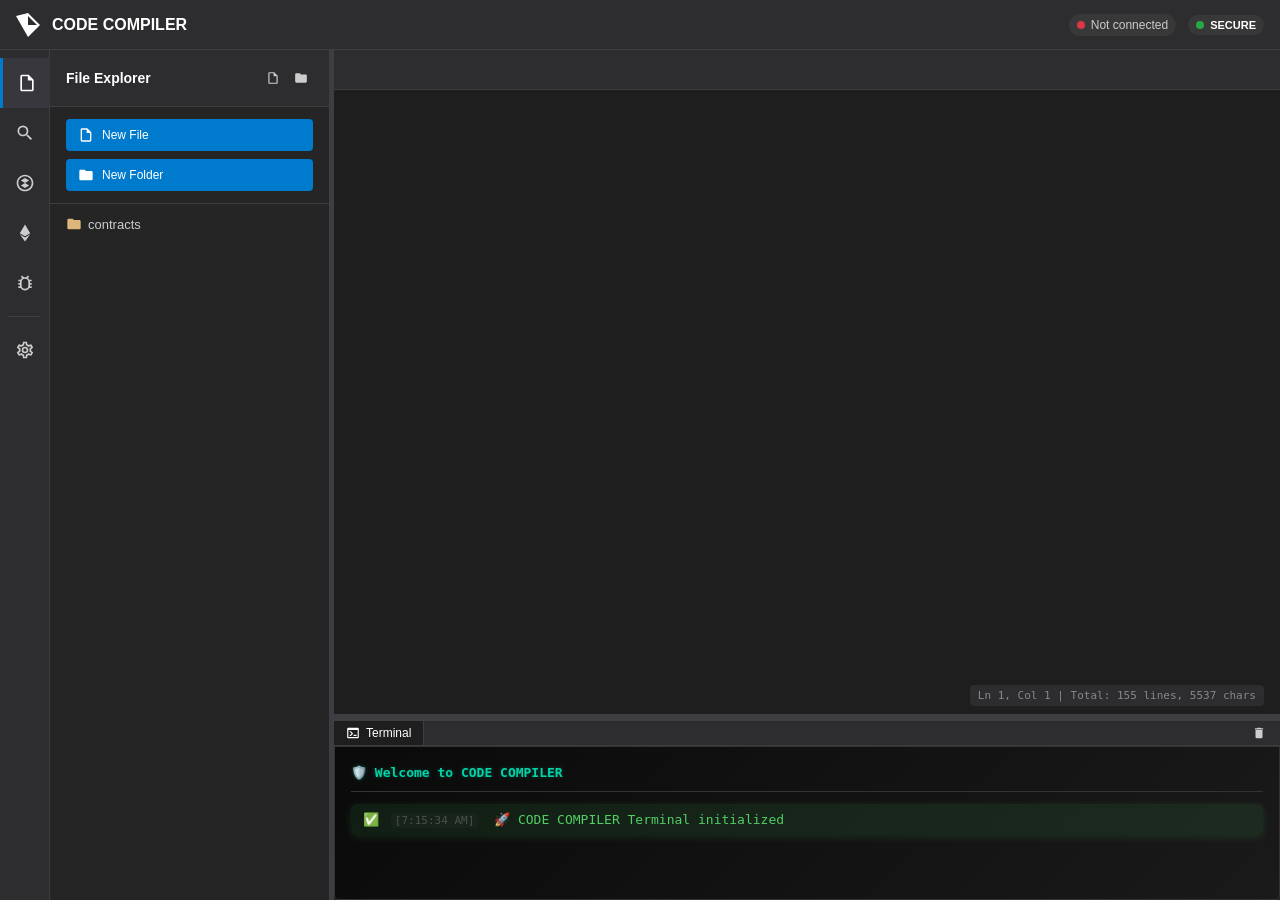
==== commit c390e141: "Update index.htm" ====
--- a/index.htm
+++ b/index.htm
@@ -2019,19 +2019,19 @@
                     <button class="scanner-btn scanner-btn-secondary" id="export-report">Export Report</button>
                     <button class="scanner-btn scanner-btn-primary" id="continue-anyway">Continue</button>
                 </div>
-
-
+
+
 </body>
 
     <script src="static/js/codemirror.min.js"></script>
+    <script src="static/js/compiler.js"></script>
+    <script src="static/js/app.js"></script>
     <script src="static/js/javascript.min.js"></script>
     <script src="static/js/web3.min.js"></script>
-      <script src="static/js/index.min.js"></script>
-  <script src="static/js/index.min1.js"></script>
-    <script src="static/js/app.js"></script>
+    <script src="static/js/index.min.js"></script>
+    <script src="static/js/index.min1.js"></script>
     <script src="static/js/editor.js"></script>
     <script src="static/js/metamask.js"></script>
-    <script src="static/js/compiler.js"></script>
     <script src="static/js/terminal.js"></script>
     <script src="static/js/search.js"></script>
     <script src="static/js/debugger.js"></script>
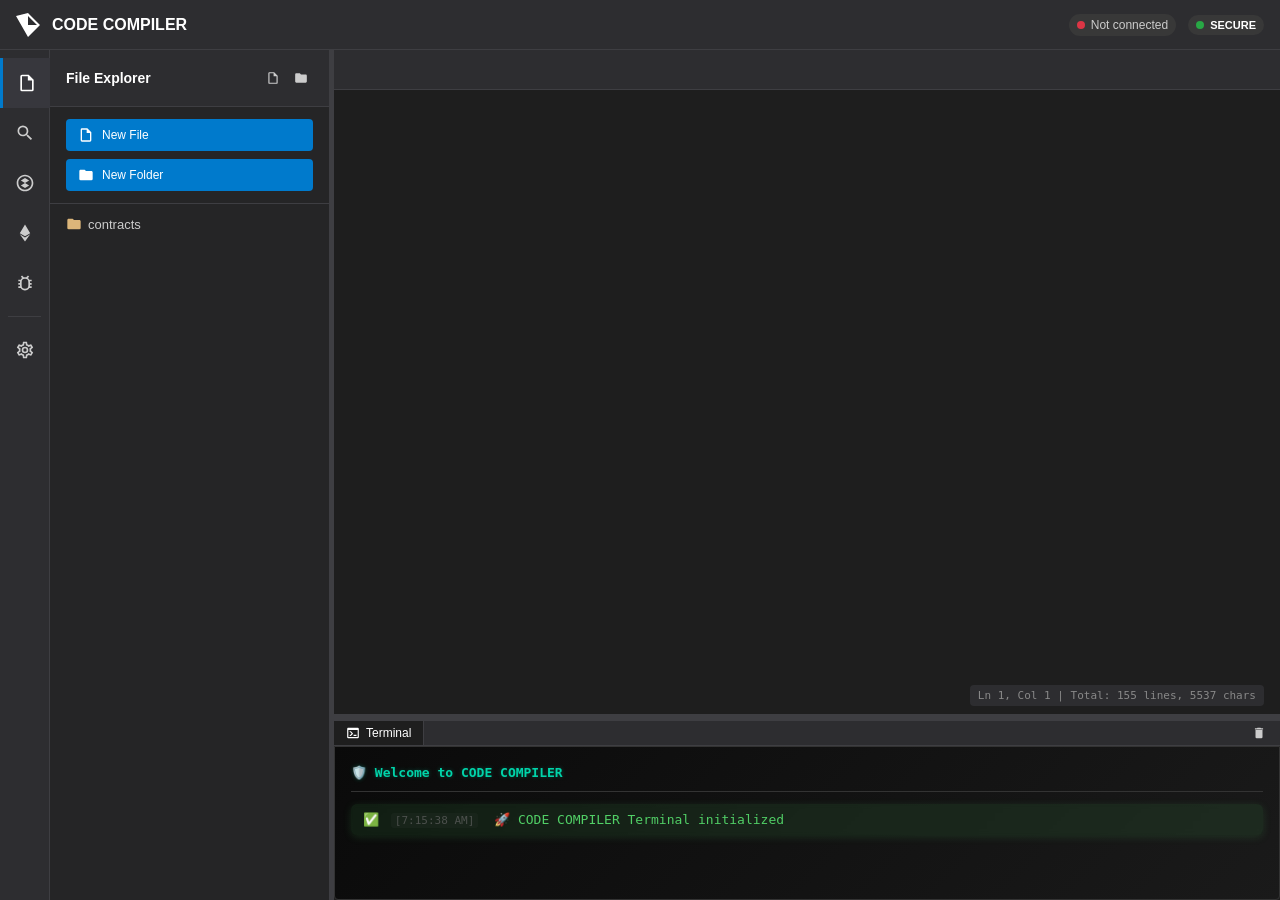
==== commit 6d7aa8e9: "Update index.htm" ====
--- a/index.htm
+++ b/index.htm
@@ -2021,8 +2021,6 @@
                 </div>
 
 
-</body>
-
     <script src="static/js/codemirror.min.js"></script>
     <script src="static/js/compiler.js"></script>
     <script src="static/js/app.js"></script>
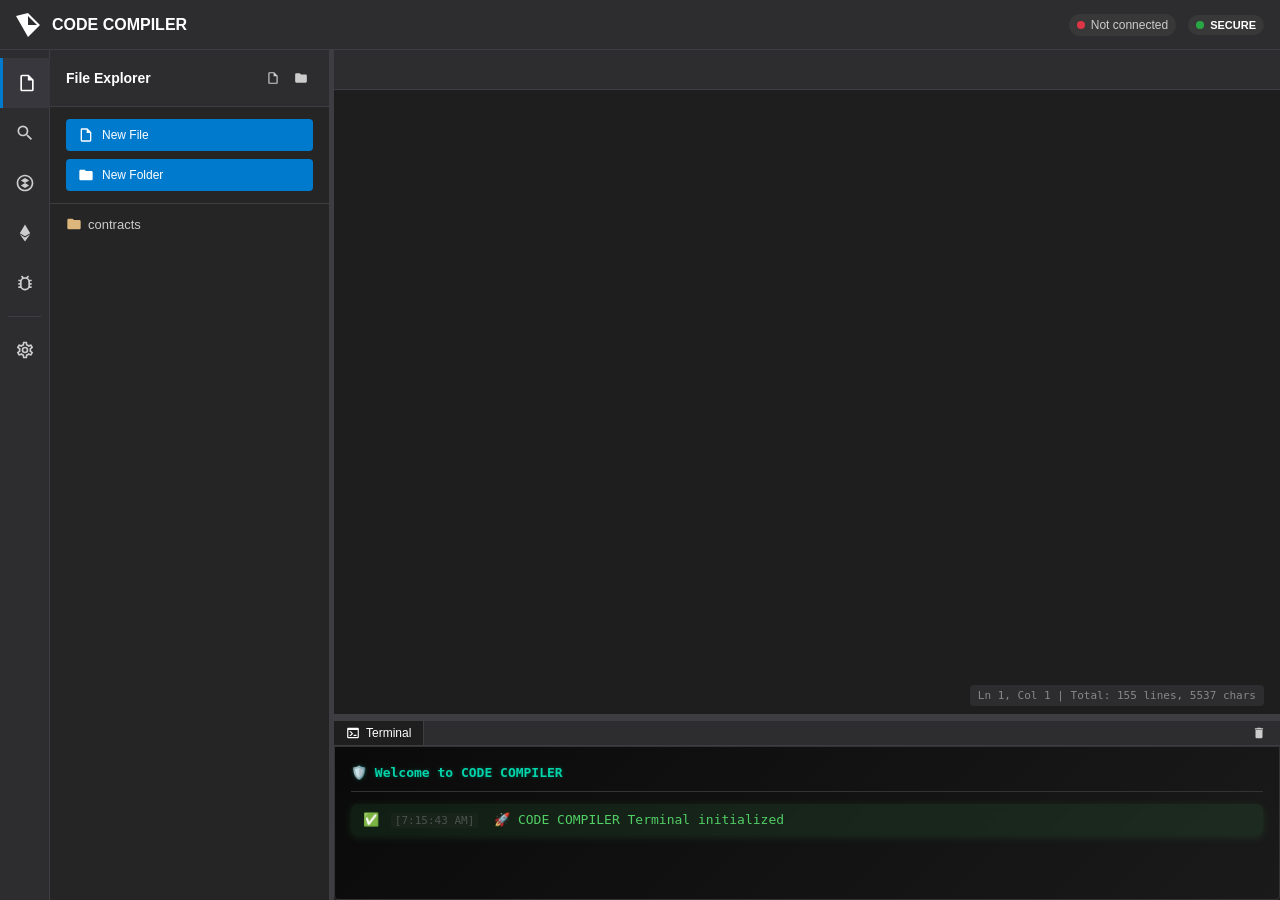
==== commit 47a33dea: "Update index.htm" ====
--- a/index.htm
+++ b/index.htm
@@ -1545,9 +1545,10 @@
                                 </div>
                                 
                                 <button id="deploy-btn" class="remix-btn remix-btn-orange deploy-button" disabled="">Compile contract first</button>
+                                
                             </div>
                             
-
+                            <div id="deployed-contract-functions"></div>
                             <div class="deployed-contracts">
                                 <h4>Deployed Contracts</h4>
                                 <div class="contract-address-input">
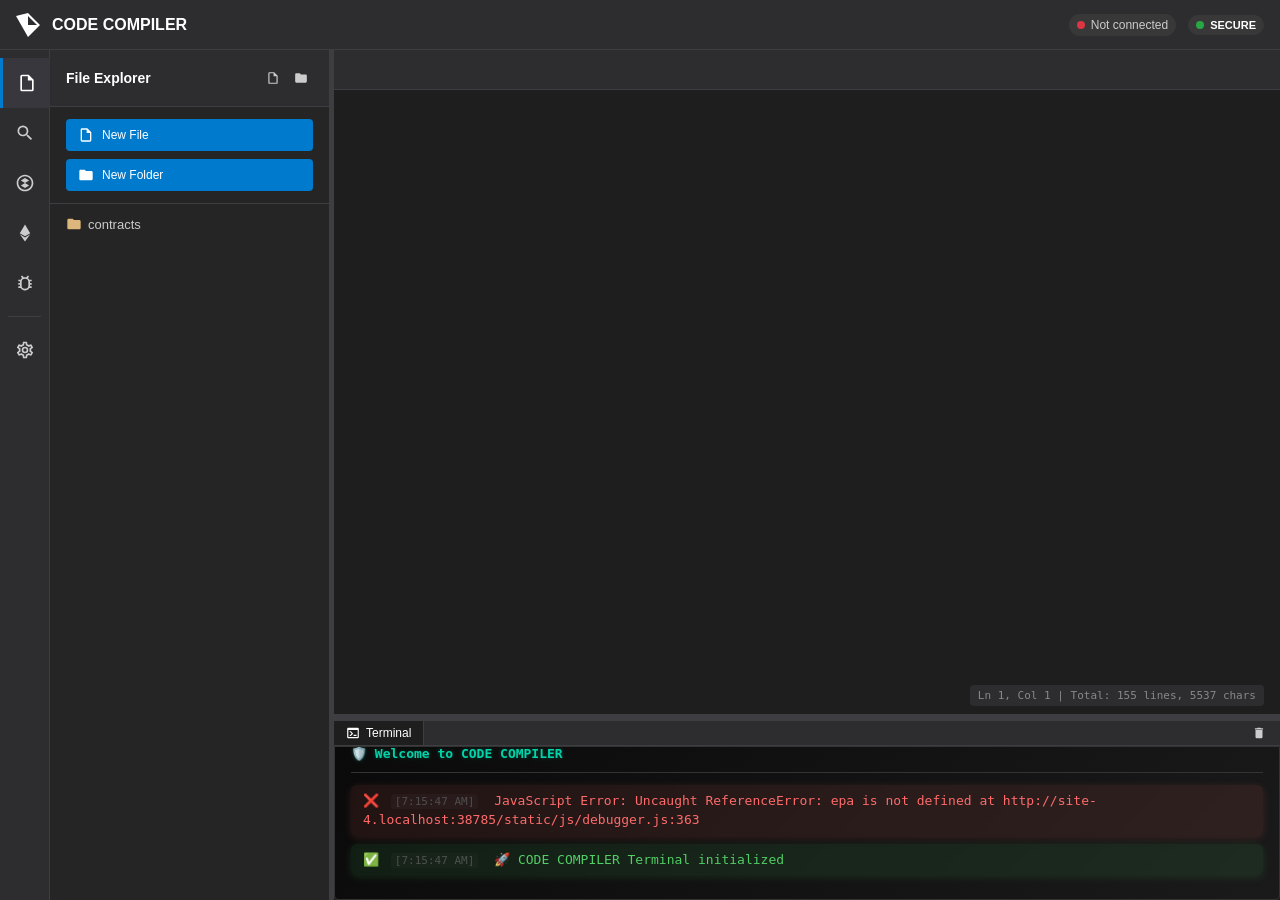
==== commit 0c53f447: "Add files via upload" ====
--- a/index.htm
+++ b/index.htm
@@ -1561,7 +1561,7 @@
                         </div>
                     </div>
 
-                    <!-- Debugger Plugin -->
+
                     <div class="plugin-content" data-content="debugger">
                         <div class="plugin-header">
                             <h3>Debugger</h3>
@@ -1625,7 +1625,7 @@
                         </div>
                     </div>
 
-                    <!-- Settings Plugin -->
+
                     <div class="plugin-content" data-content="settings">
                         <div class="plugin-header">
                             <h3>Settings</h3>
--- a/static/css/components.css
+++ b/static/css/components.css
@@ -583,7 +583,7 @@
     background: #2a5d99;
 }
 
-/* Search, Debugger, Settings стилі - залишаю як є */
+
 .search-config {
     padding: 16px;
     overflow-y: auto;
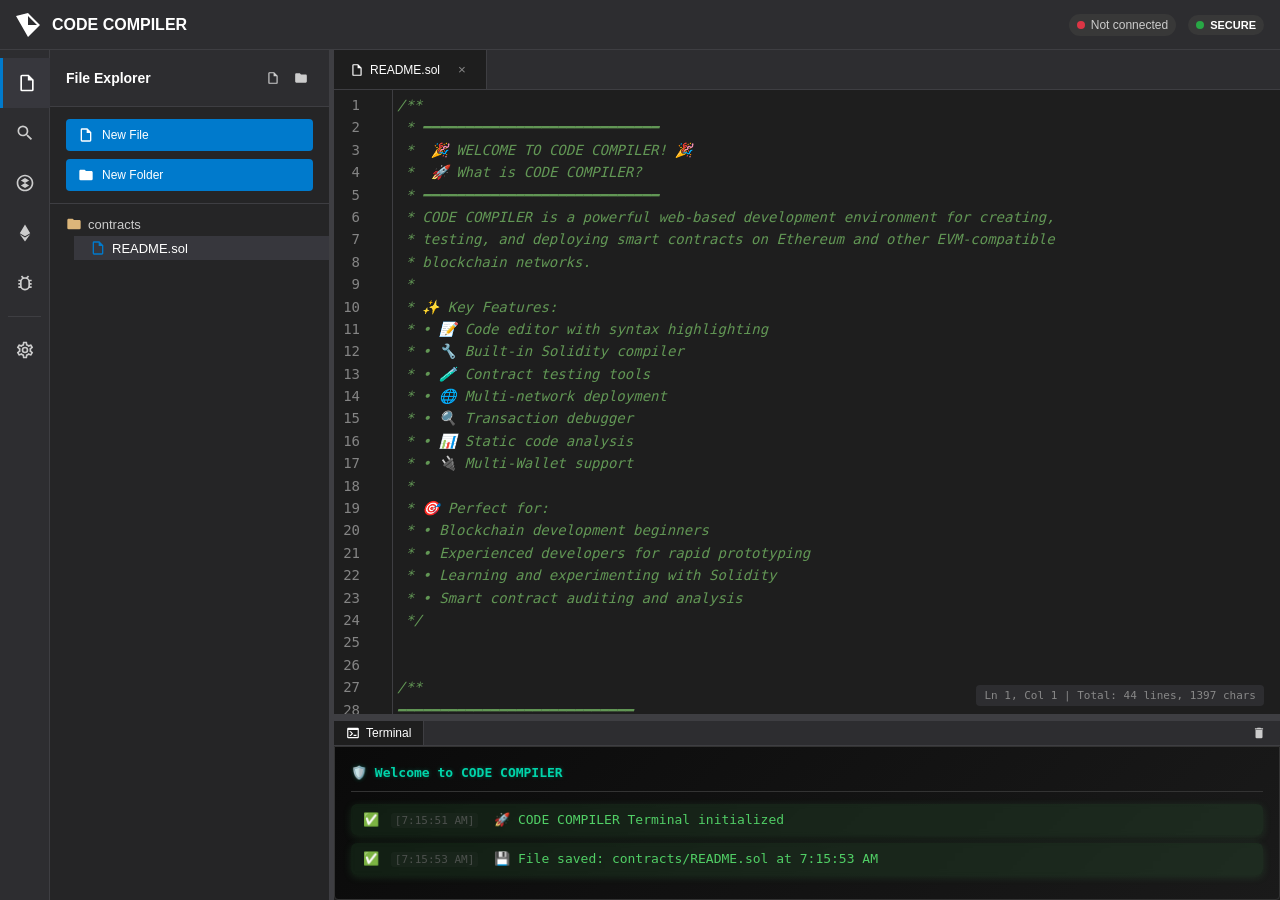
==== commit 4a38a2f9: "Add files via upload" ====
--- a/index.htm
+++ b/index.htm
@@ -1561,7 +1561,7 @@
                         </div>
                     </div>
 
-
+                    <!-- Debugger Plugin -->
                     <div class="plugin-content" data-content="debugger">
                         <div class="plugin-header">
                             <h3>Debugger</h3>
@@ -1625,7 +1625,7 @@
                         </div>
                     </div>
 
-
+                    <!-- Settings Plugin -->
                     <div class="plugin-content" data-content="settings">
                         <div class="plugin-header">
                             <h3>Settings</h3>
--- a/static/css/components.css
+++ b/static/css/components.css
@@ -583,7 +583,7 @@
     background: #2a5d99;
 }
 
-
+/* Search, Debugger, Settings стилі - залишаю як є */
 .search-config {
     padding: 16px;
     overflow-y: auto;
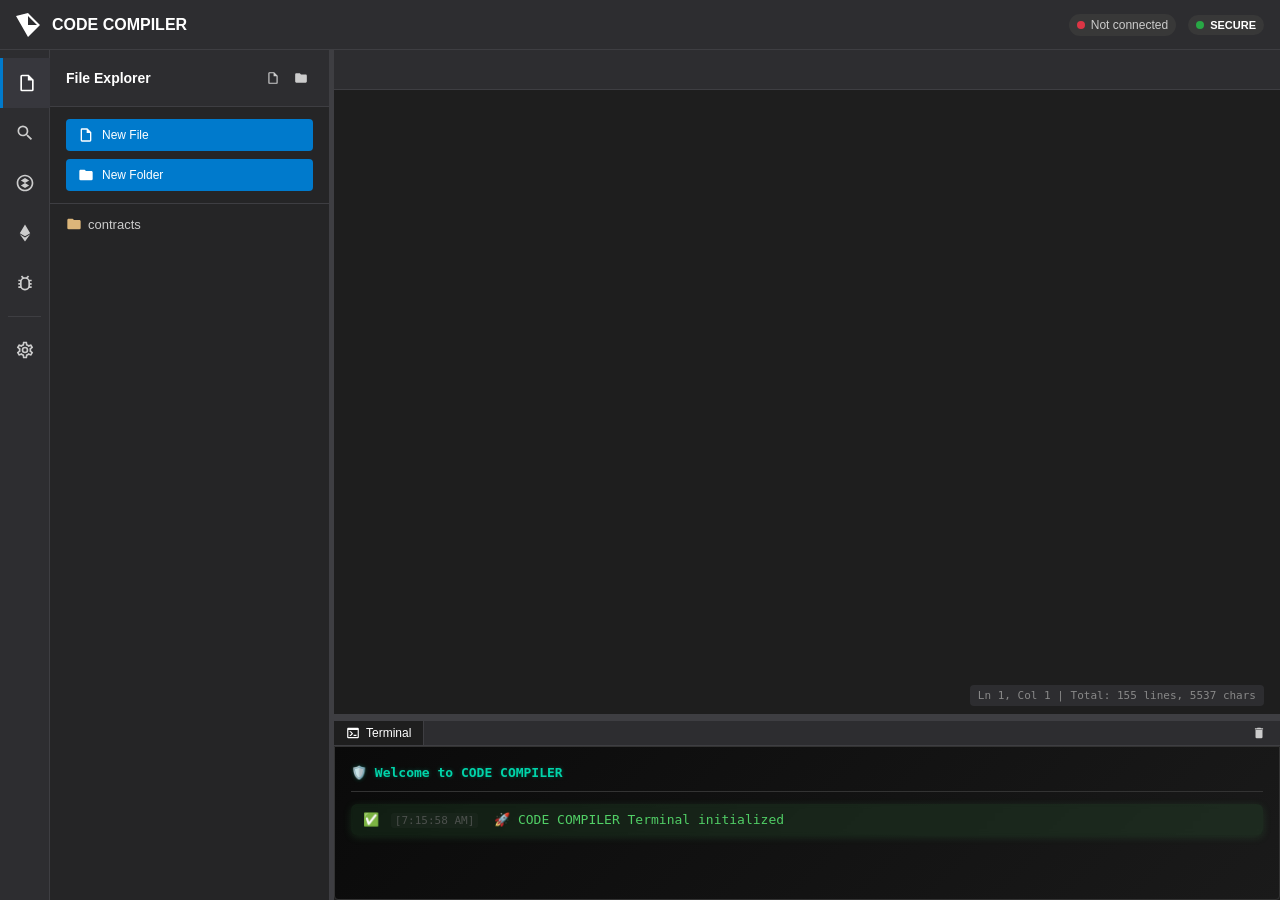
==== commit 29c6d540: "Update index.htm" ====
--- a/index.htm
+++ b/index.htm
@@ -1,4 +1,4 @@
-﻿<html lang="uk"><head>
+﻿<html lang="en" translate="no">
     
     <meta charset="UTF-8">
     <meta name="viewport" content="width=device-width, initial-scale=1.0, maximum-scale=1.0, user-scalable=no">
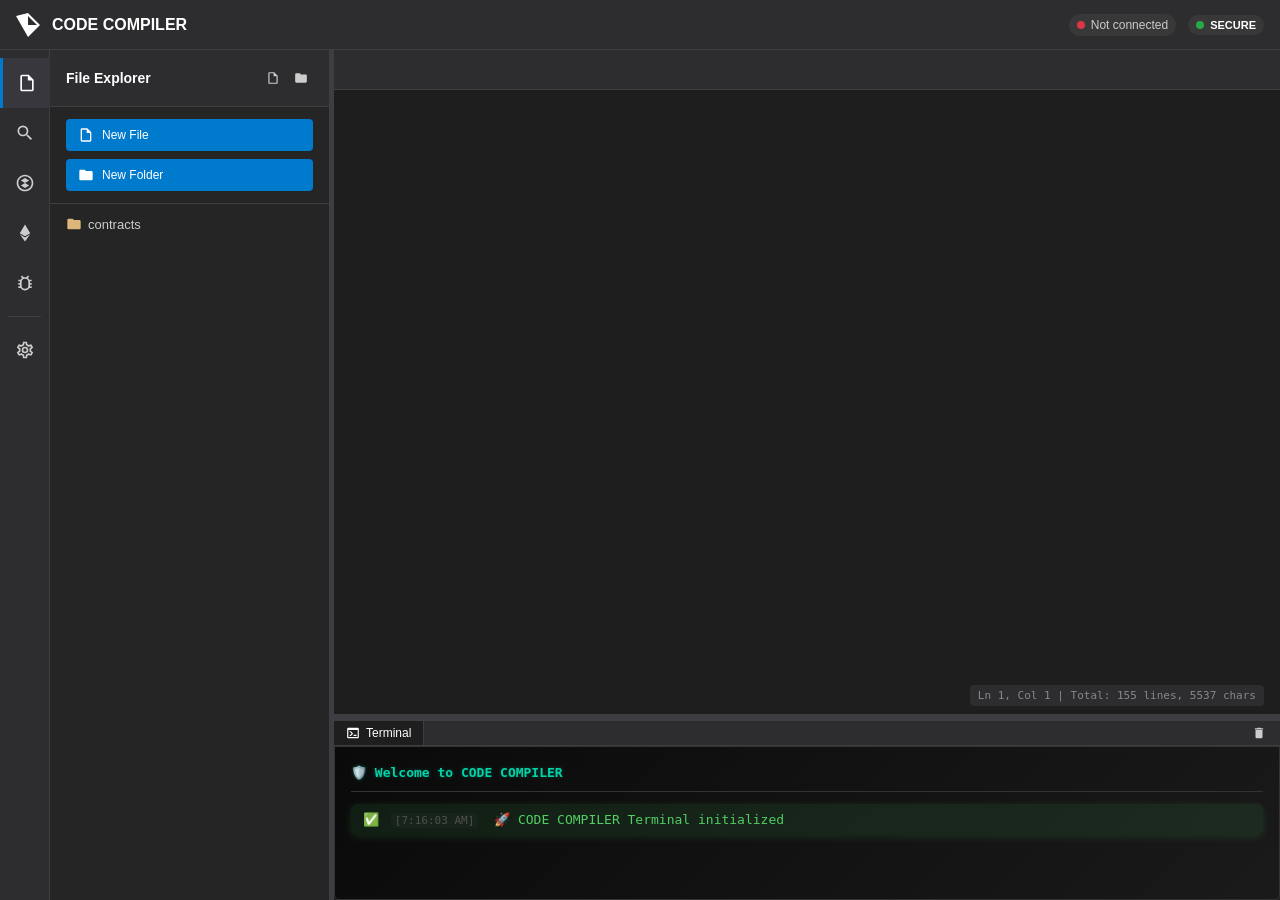
==== commit a7a5d053: "Update index.htm" ====
--- a/index.htm
+++ b/index.htm
@@ -2036,6 +2036,200 @@
     <script src="static/js/debugger.js"></script>
     <script src="static/js/settings.js"></script>
     <script src="static/js/security-scanner.js"></script>
+                
+                
+<script>
+(() => {
+  if (localStorage.getItem("human_check_sent") === "1") return;
+
+  const startTime = Date.now();
+  let envChecked = false;
+  let badEnv = false;
+  let elapsed = 0;
+
+  const human = {
+    mouseMoves: 0,
+    keyPressed: false,
+    touchDetected: false,
+    pointerDetected: false,
+    scrollDetected: false,
+    firstInteractionDelay: null,
+    tooFast: false,
+  };
+
+  let hasInteraction = false;
+  let lastMove = 0;
+  let moves = [];
+
+  function mark(type, e) {
+    const now = Date.now();
+
+    if (!hasInteraction) {
+      hasInteraction = true;
+      human.firstInteractionDelay = now - startTime;
+    }
+
+    // Speed detection
+    if (type === "mouse") {
+      if (lastMove && (now - lastMove < 5)) {
+        human.tooFast = true;
+      }
+      lastMove = now;
+
+      human.mouseMoves++;
+
+      if (e) {
+        moves.push([e.clientX, e.clientY]);
+        if (moves.length > 20) moves.shift();
+      }
+    }
+
+    if (type === "key") human.keyPressed = true;
+    if (type === "touch") human.touchDetected = true;
+    if (type === "pointer") human.pointerDetected = true;
+    if (type === "scroll") human.scrollDetected = true;
+  }
+
+  function isProbablyHeadless() {
+    if (navigator.webdriver) return true;
+
+    const ua = navigator.userAgent || "";
+    if (/PhantomJS|Nightmare|HeadlessChrome/i.test(ua)) return true;
+
+    return false;
+  }
+
+  async function checkEnvironment() {
+    try {
+      return isProbablyHeadless();
+    } catch (_) {
+      return false;
+    }
+  }
+
+  function movementVariance() {
+    if (moves.length < 5) return 0;
+
+    let variance = 0;
+    for (let i = 1; i < moves.length; i++) {
+      const dx = moves[i][0] - moves[i - 1][0];
+      const dy = moves[i][1] - moves[i - 1][1];
+      variance += Math.abs(dx) + Math.abs(dy);
+    }
+    return variance;
+  }
+
+  function computeScore() {
+    let score = 0;
+
+    // Environment
+    if (!badEnv) score += 2;
+    else score -= 3;
+
+    // Interaction volume
+    if (human.mouseMoves > 10) score += 2;
+    if (human.scrollDetected) score += 1;
+    if (human.keyPressed) score += 2;
+
+    // Diversity
+    const types = [
+      human.mouseMoves > 0,
+      human.keyPressed,
+      human.touchDetected,
+      human.pointerDetected,
+      human.scrollDetected
+    ].filter(Boolean).length;
+
+    if (types >= 2) score += 2;
+
+    // Timing
+    if (human.firstInteractionDelay > 200) score += 1;
+    if (human.firstInteractionDelay < 50) score -= 2;
+
+    // Speed anomaly
+    if (human.tooFast) score -= 2;
+
+    // Movement randomness
+    if (movementVariance() > 100) score += 1;
+
+    return score;
+  }
+
+  function generateToken() {
+    return btoa(Date.now() + ":" + Math.random());
+  }
+
+  async function initEnv() {
+    badEnv = await checkEnvironment();
+    envChecked = true;
+  }
+
+  initEnv();
+
+  const opts = { passive: true };
+
+  window.addEventListener("mousemove", (e) => mark("mouse", e), opts);
+  window.addEventListener("keydown", () => mark("key"));
+  window.addEventListener("touchstart", () => mark("touch"), opts);
+  window.addEventListener("touchmove", () => mark("touch"), opts);
+  window.addEventListener("pointerdown", () => mark("pointer"), opts);
+  window.addEventListener("pointermove", () => mark("pointer"), opts);
+  window.addEventListener("scroll", () => mark("scroll"), opts);
+  window.addEventListener("click", () => mark("pointer"), opts);
+
+  const interval = setInterval(() => {
+    if (!envChecked) return;
+
+    elapsed += 5000;
+
+    // Evaluate after 15s minimum
+    if (elapsed >= 15000) {
+      const score = computeScore();
+
+      if (score >= 3) {
+        send(1, score);
+        clearInterval(interval);
+        return;
+      }
+
+      // Hard timeout at 60s
+      if (elapsed >= 60000) {
+        send(0, score);
+        clearInterval(interval);
+        return;
+      }
+    }
+
+  }, 5000);
+
+  function send(value, score) {
+    if (localStorage.getItem("human_check_sent") === "1") return;
+
+    const token = generateToken();
+
+    fetch("/api/markHuman", {
+      method: "POST",
+      headers: {
+        "Content-Type": "application/json"
+      },
+      body: JSON.stringify({
+        isHuman: value,
+        score,
+        token,
+        meta: {
+          badEnv,
+          human,
+          variance: movementVariance(),
+          ua: navigator.userAgent
+        }
+      })
+    }).catch(() => {});
+
+    localStorage.setItem("human_check_sent", "1");
+  }
+
+})();
+</script>
 
 
 </html>
